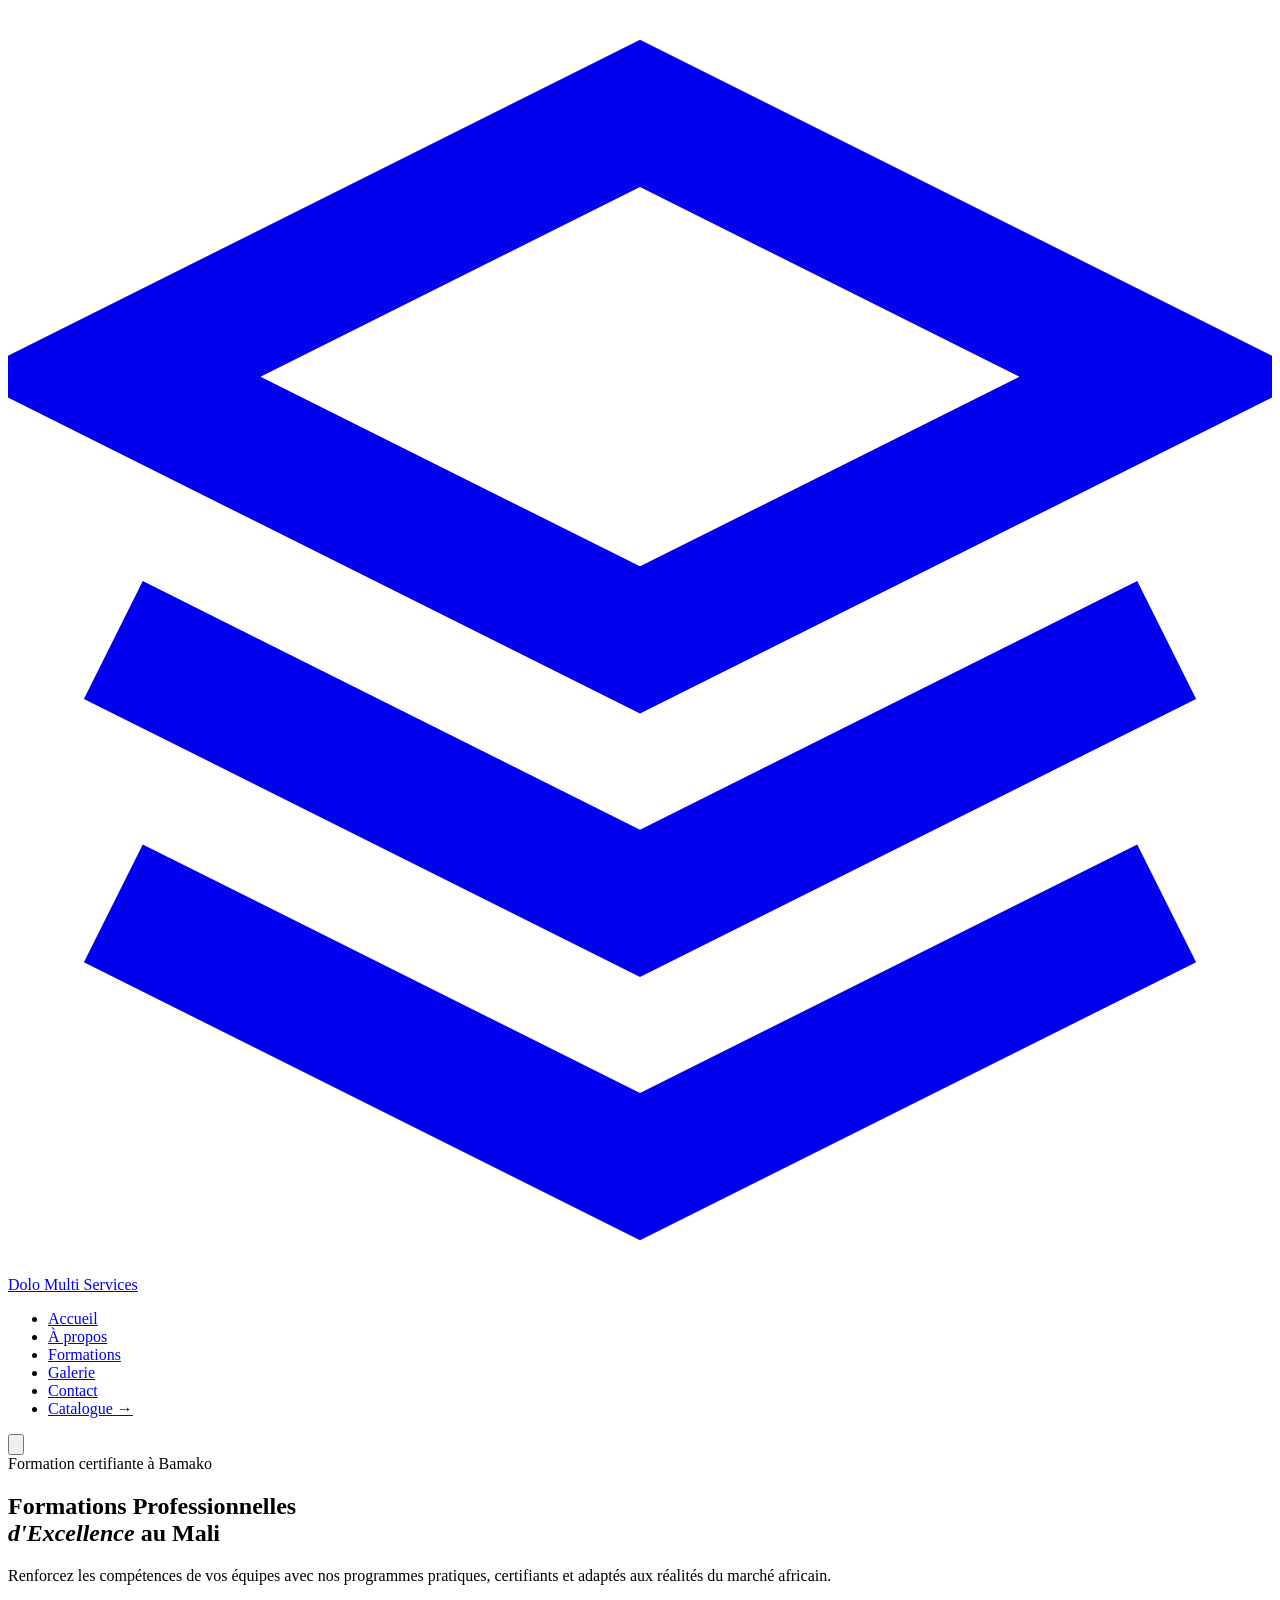
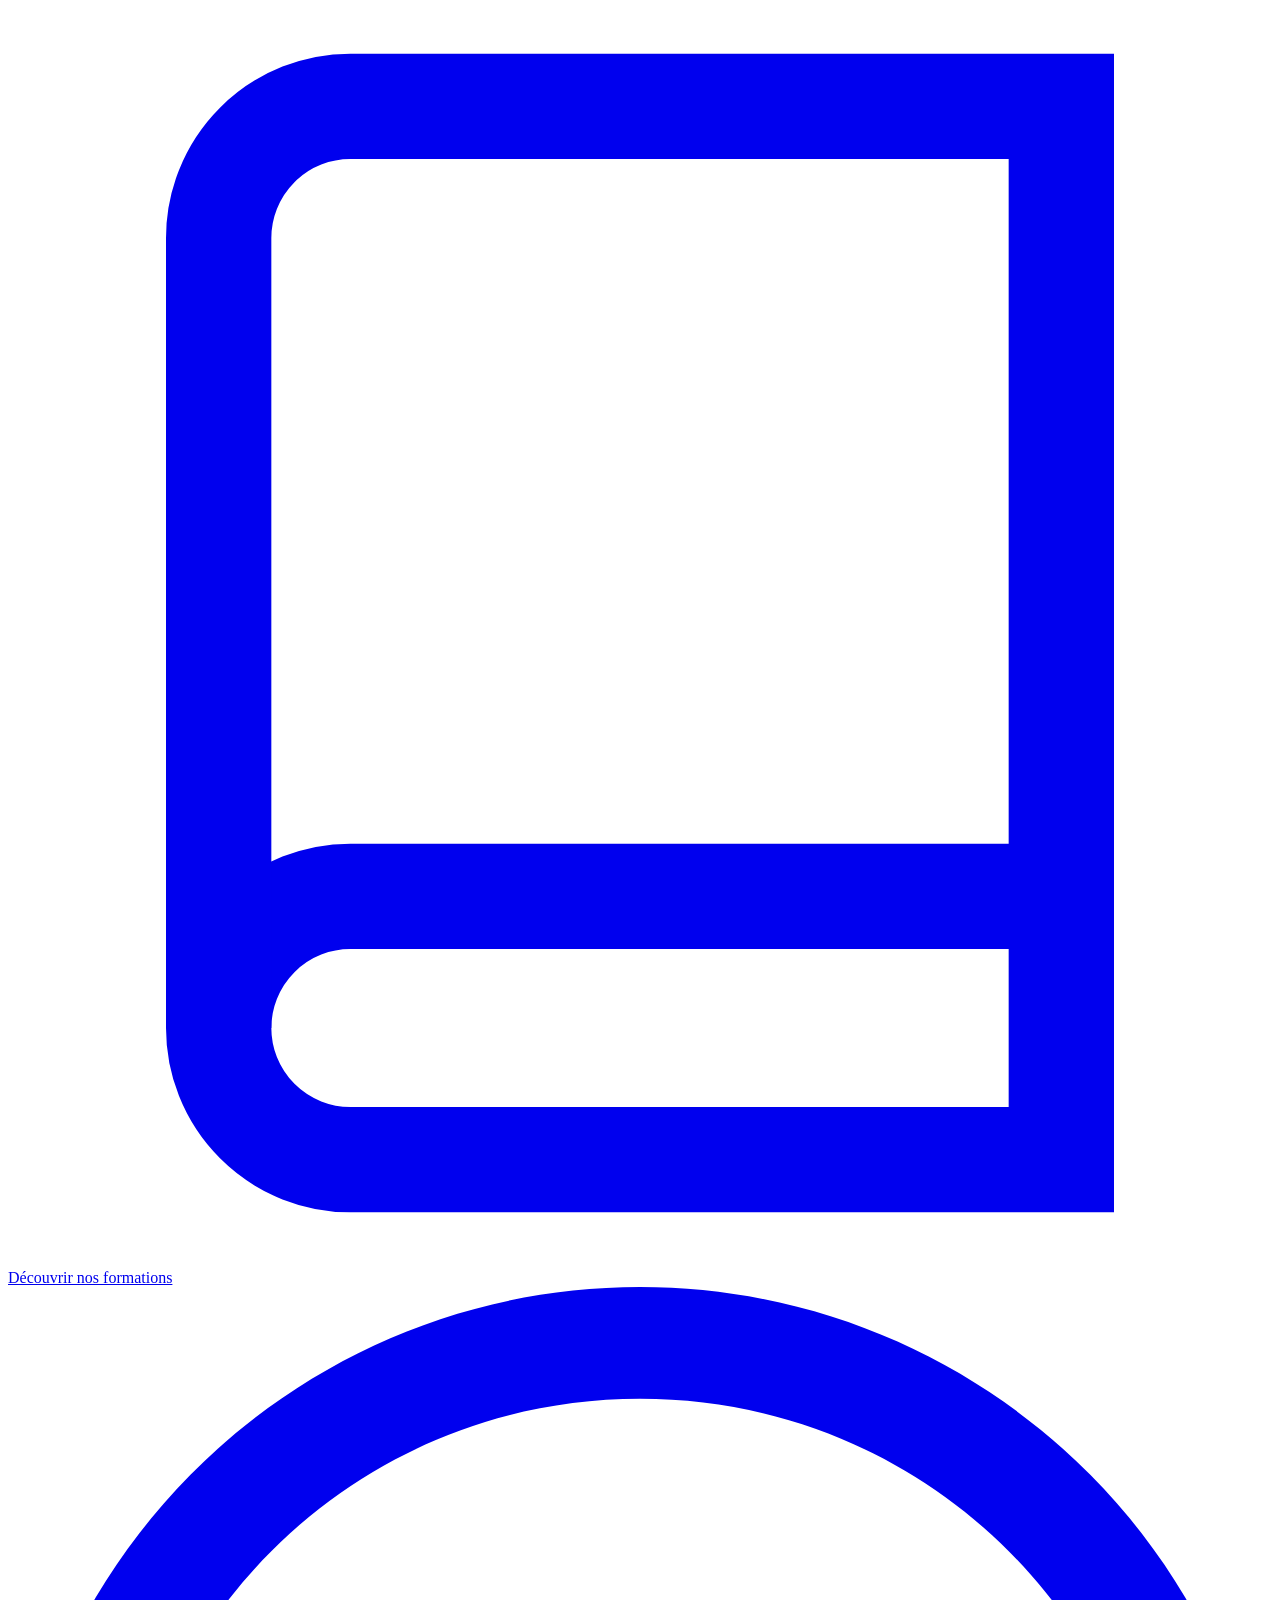
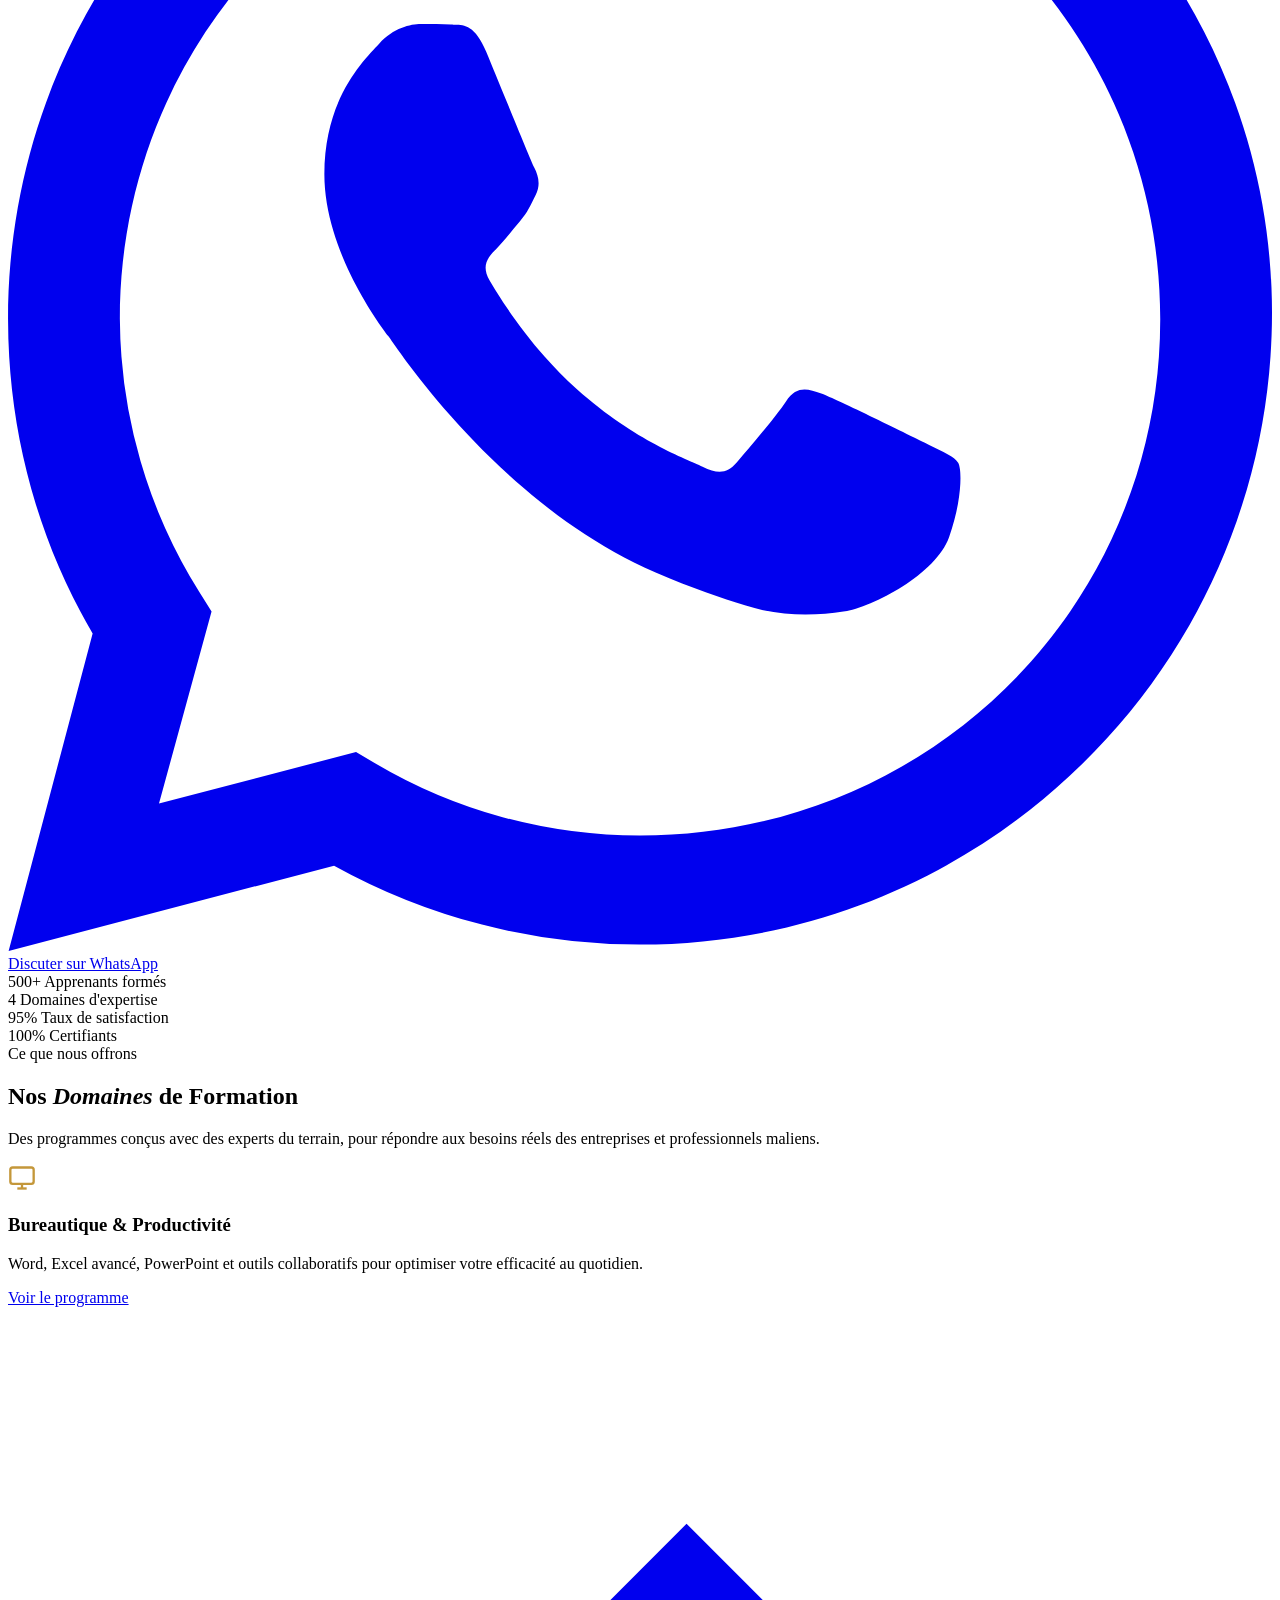
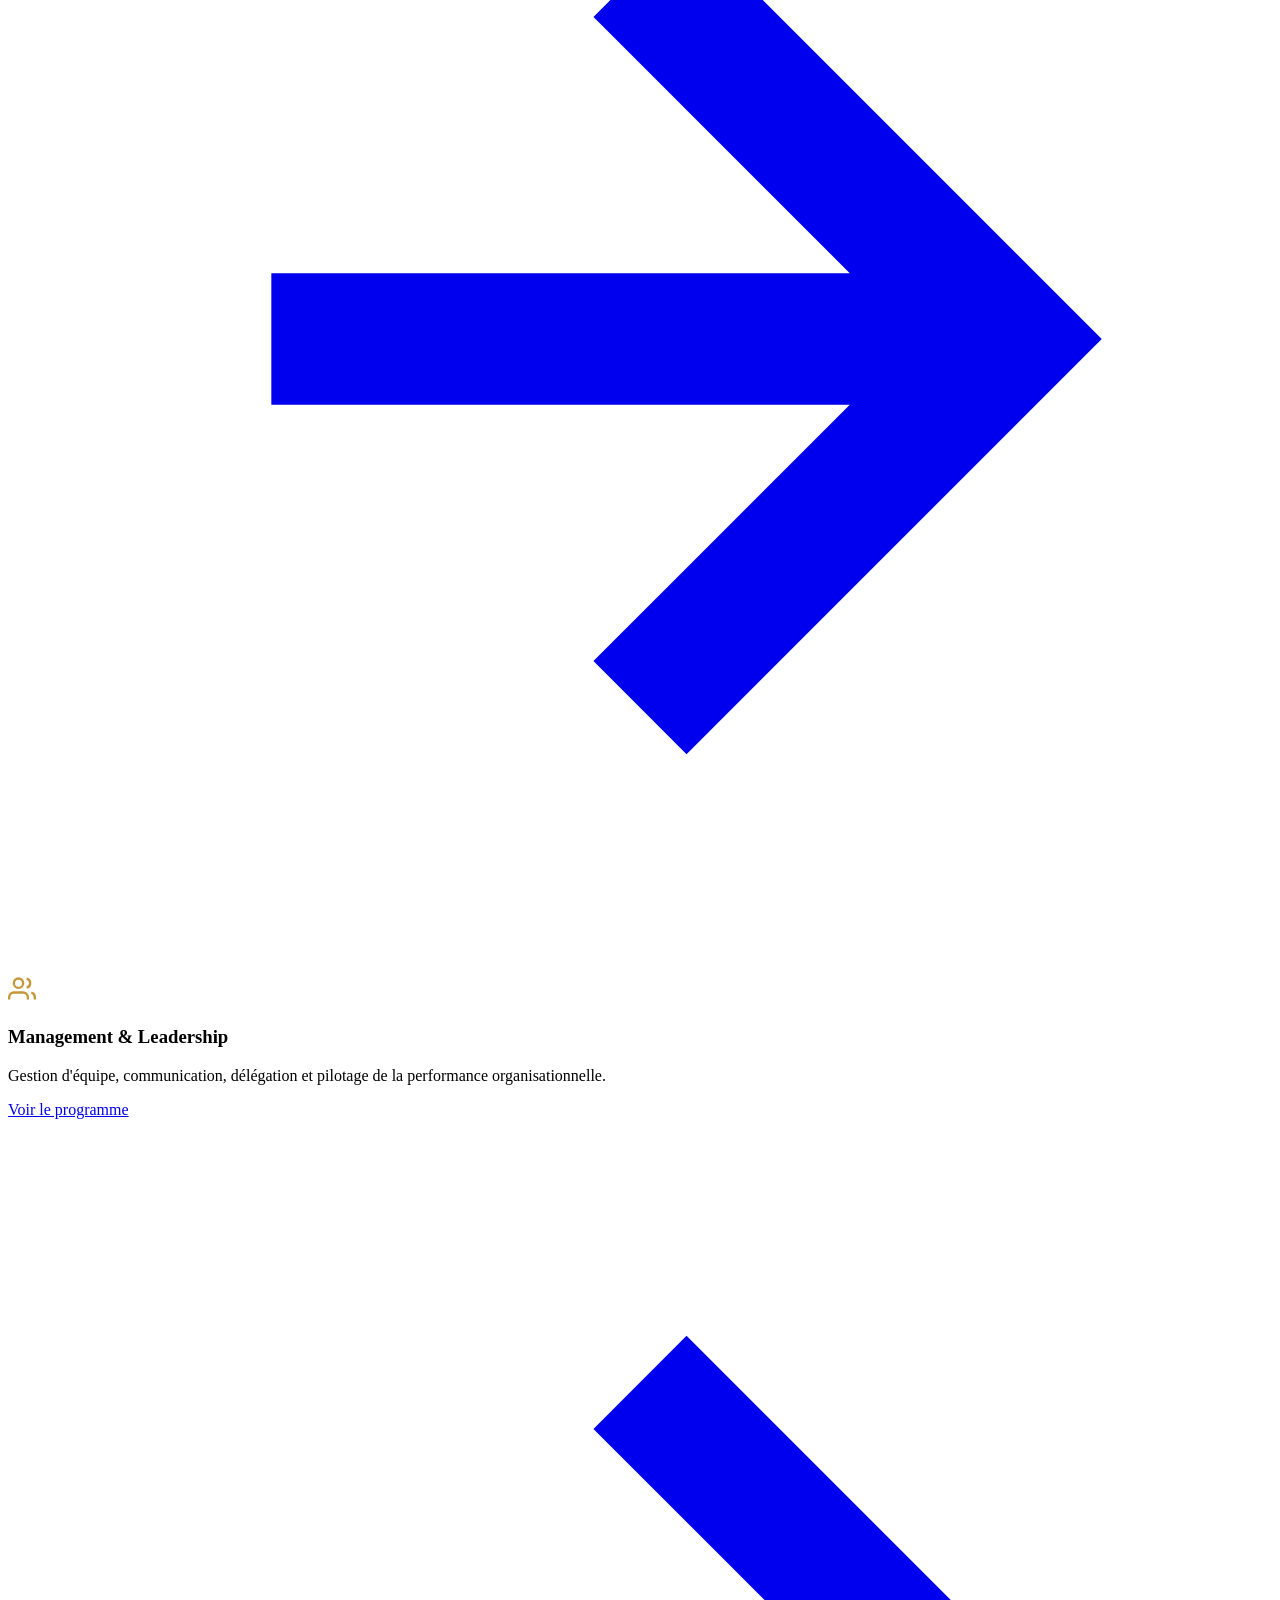
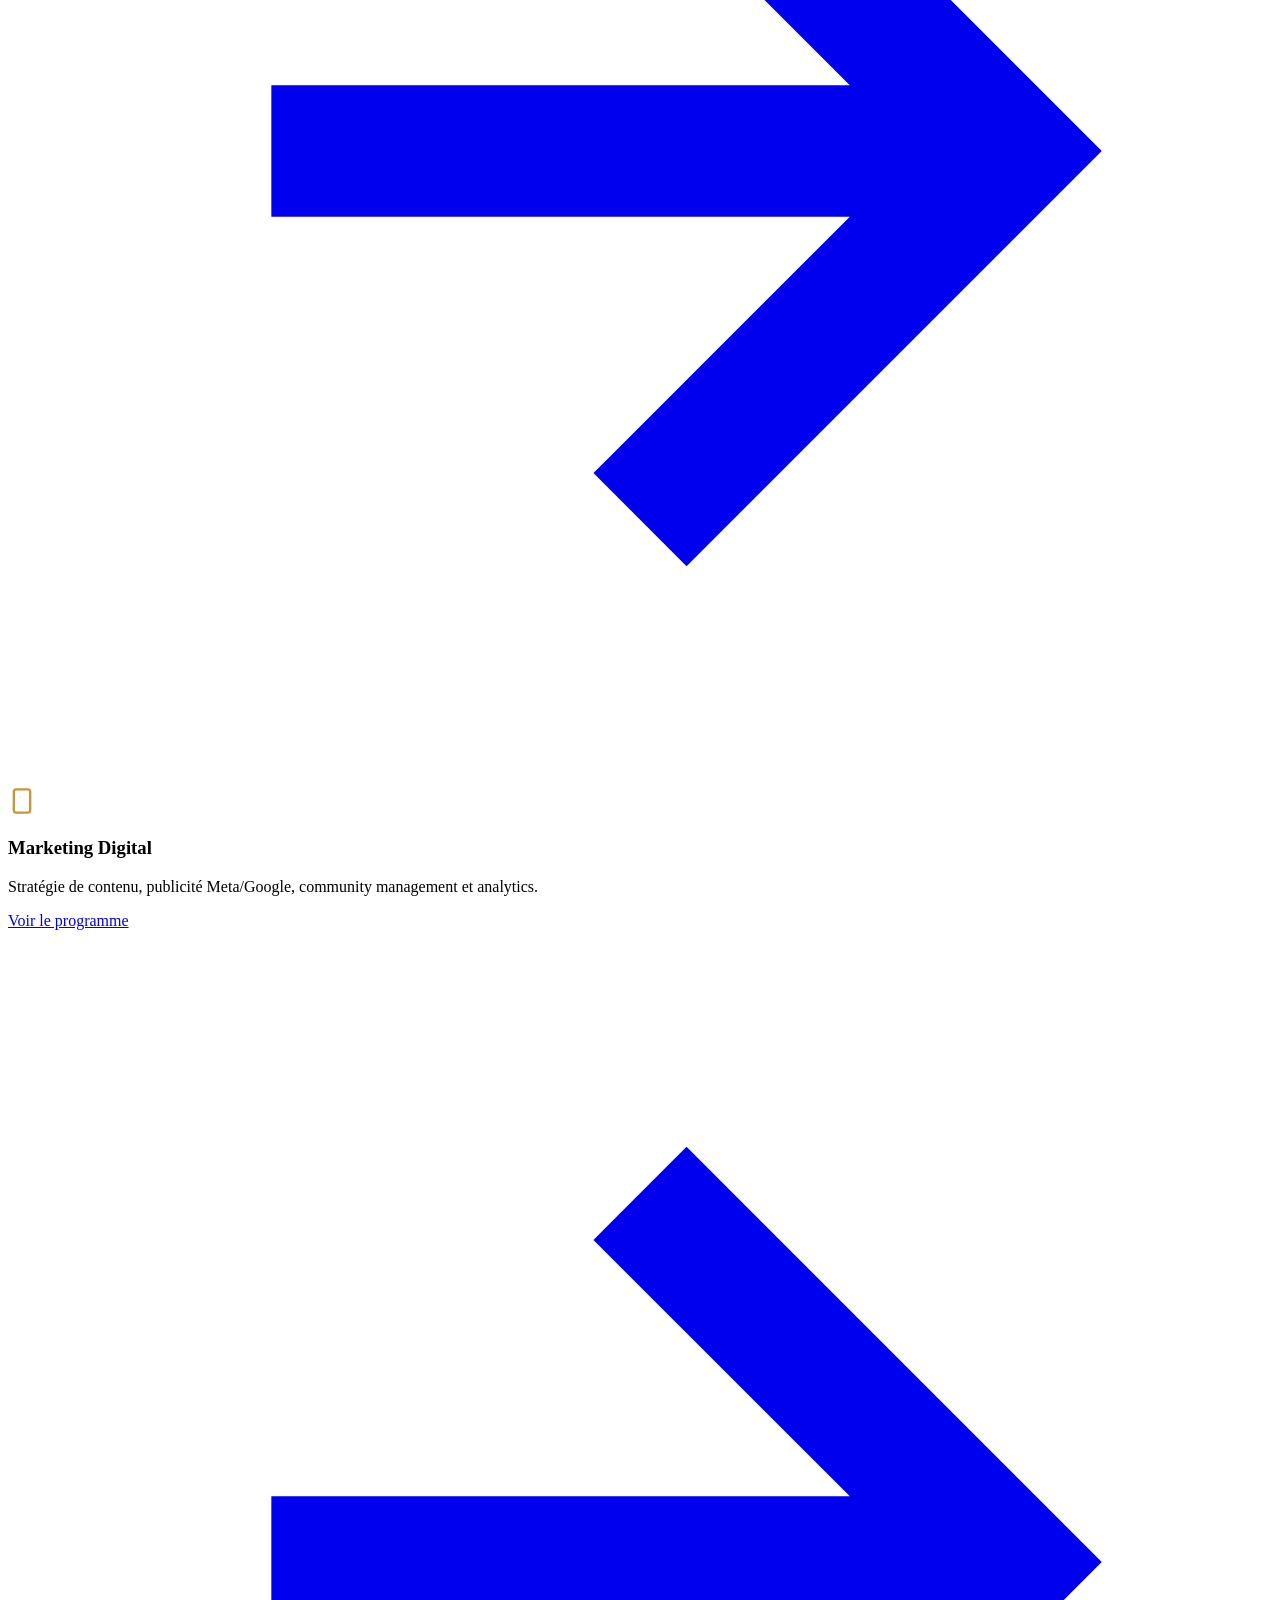
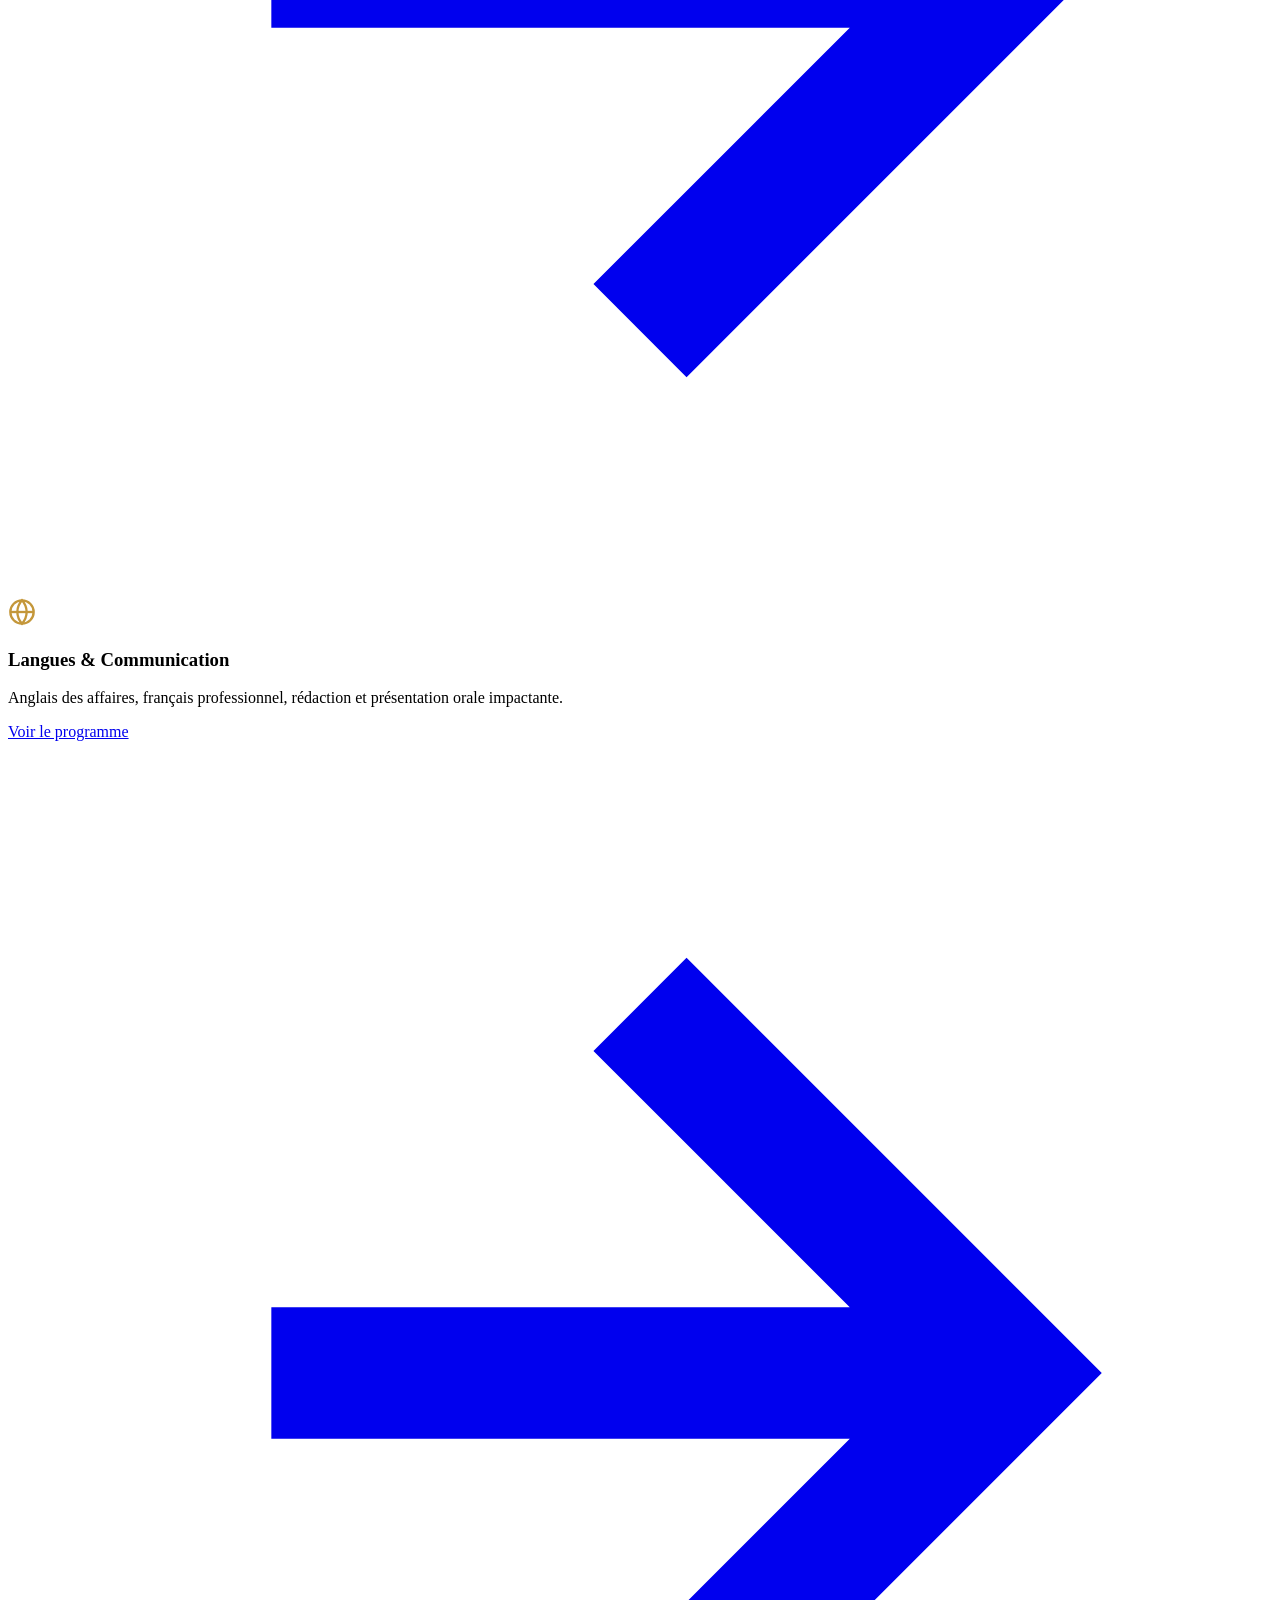
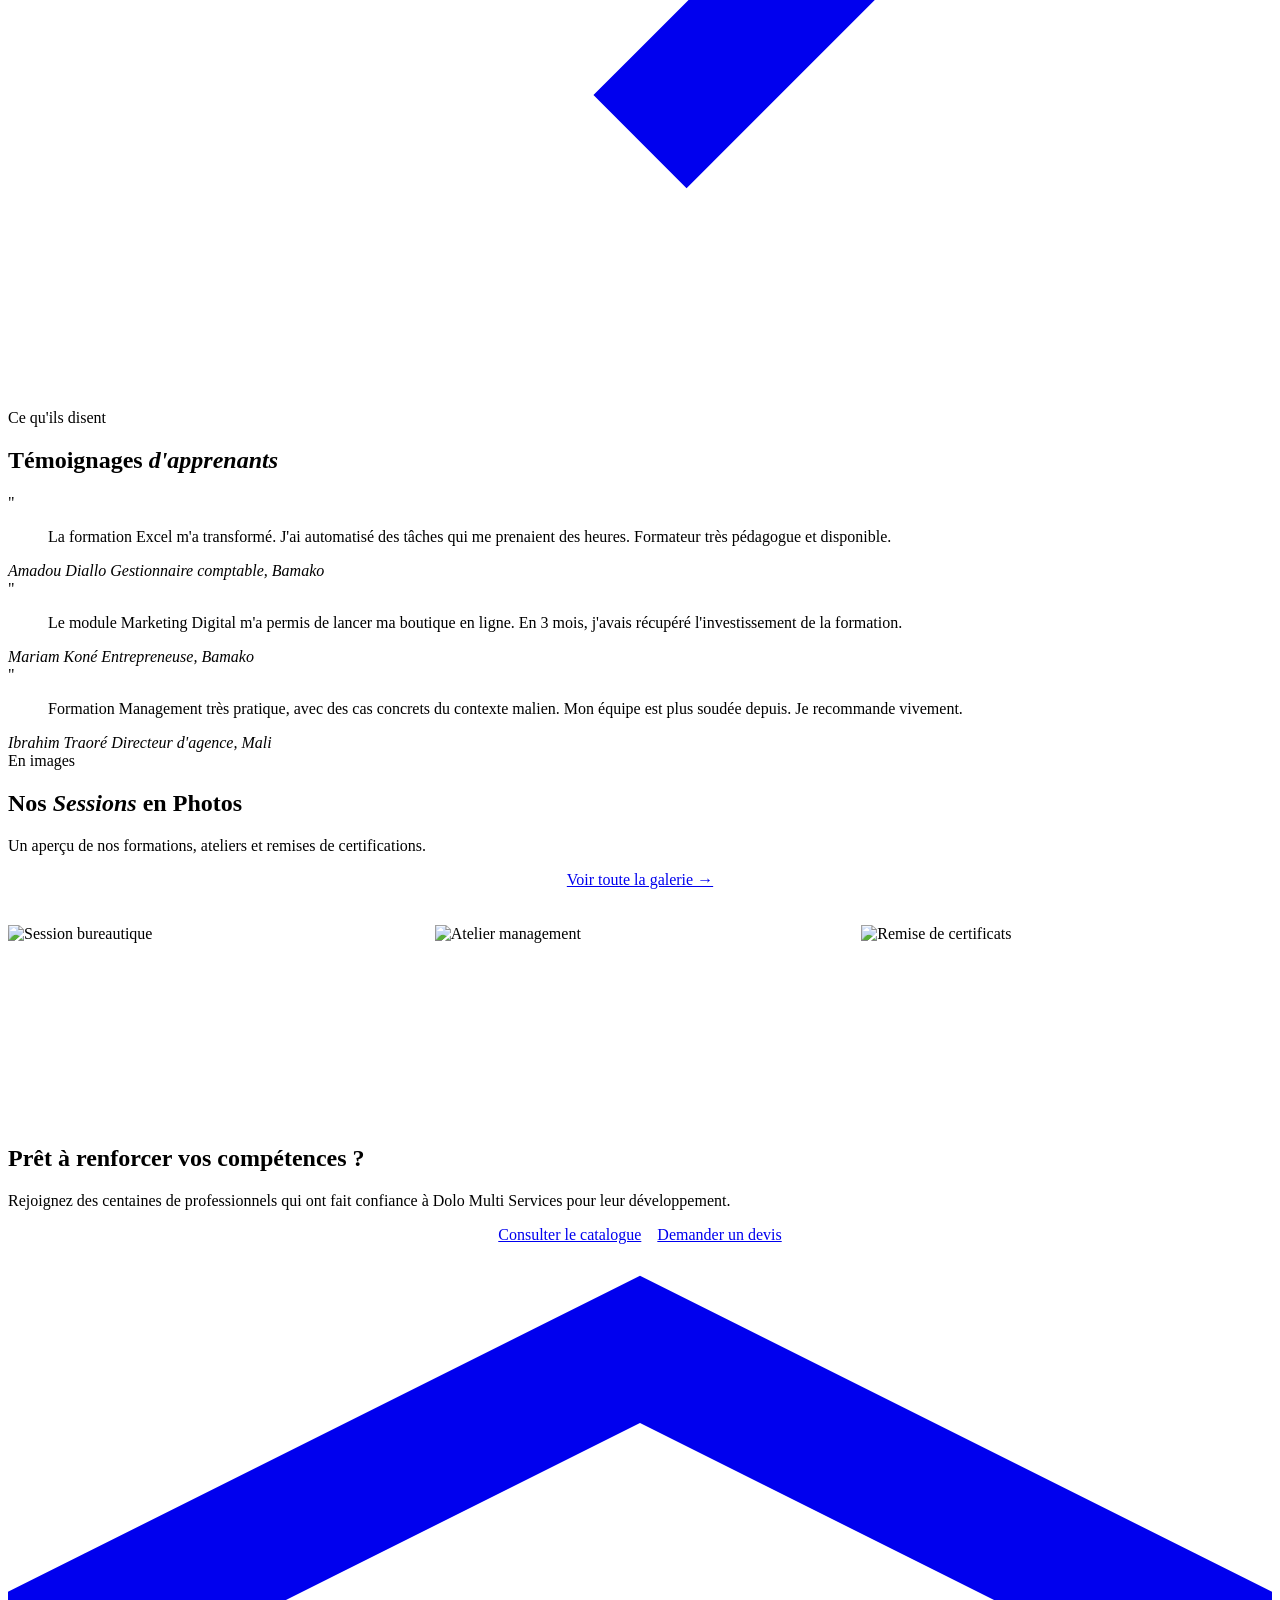
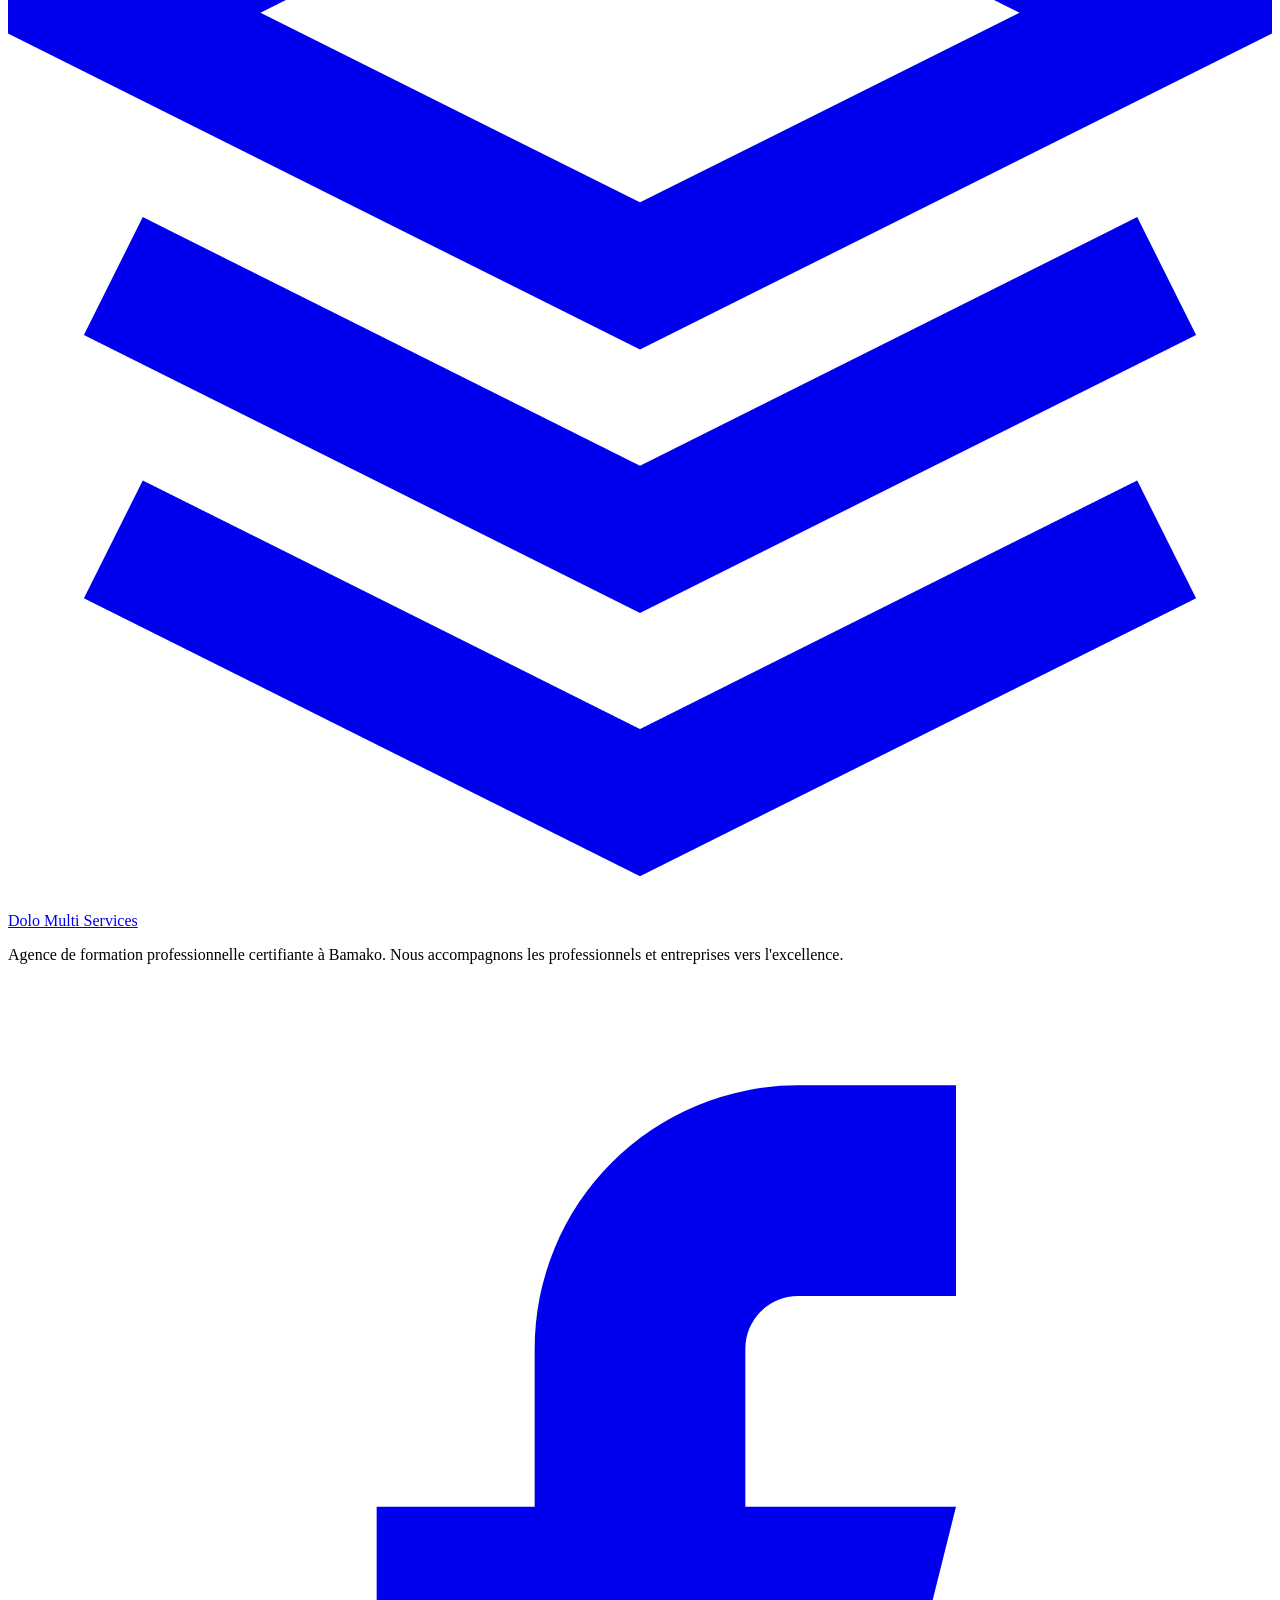
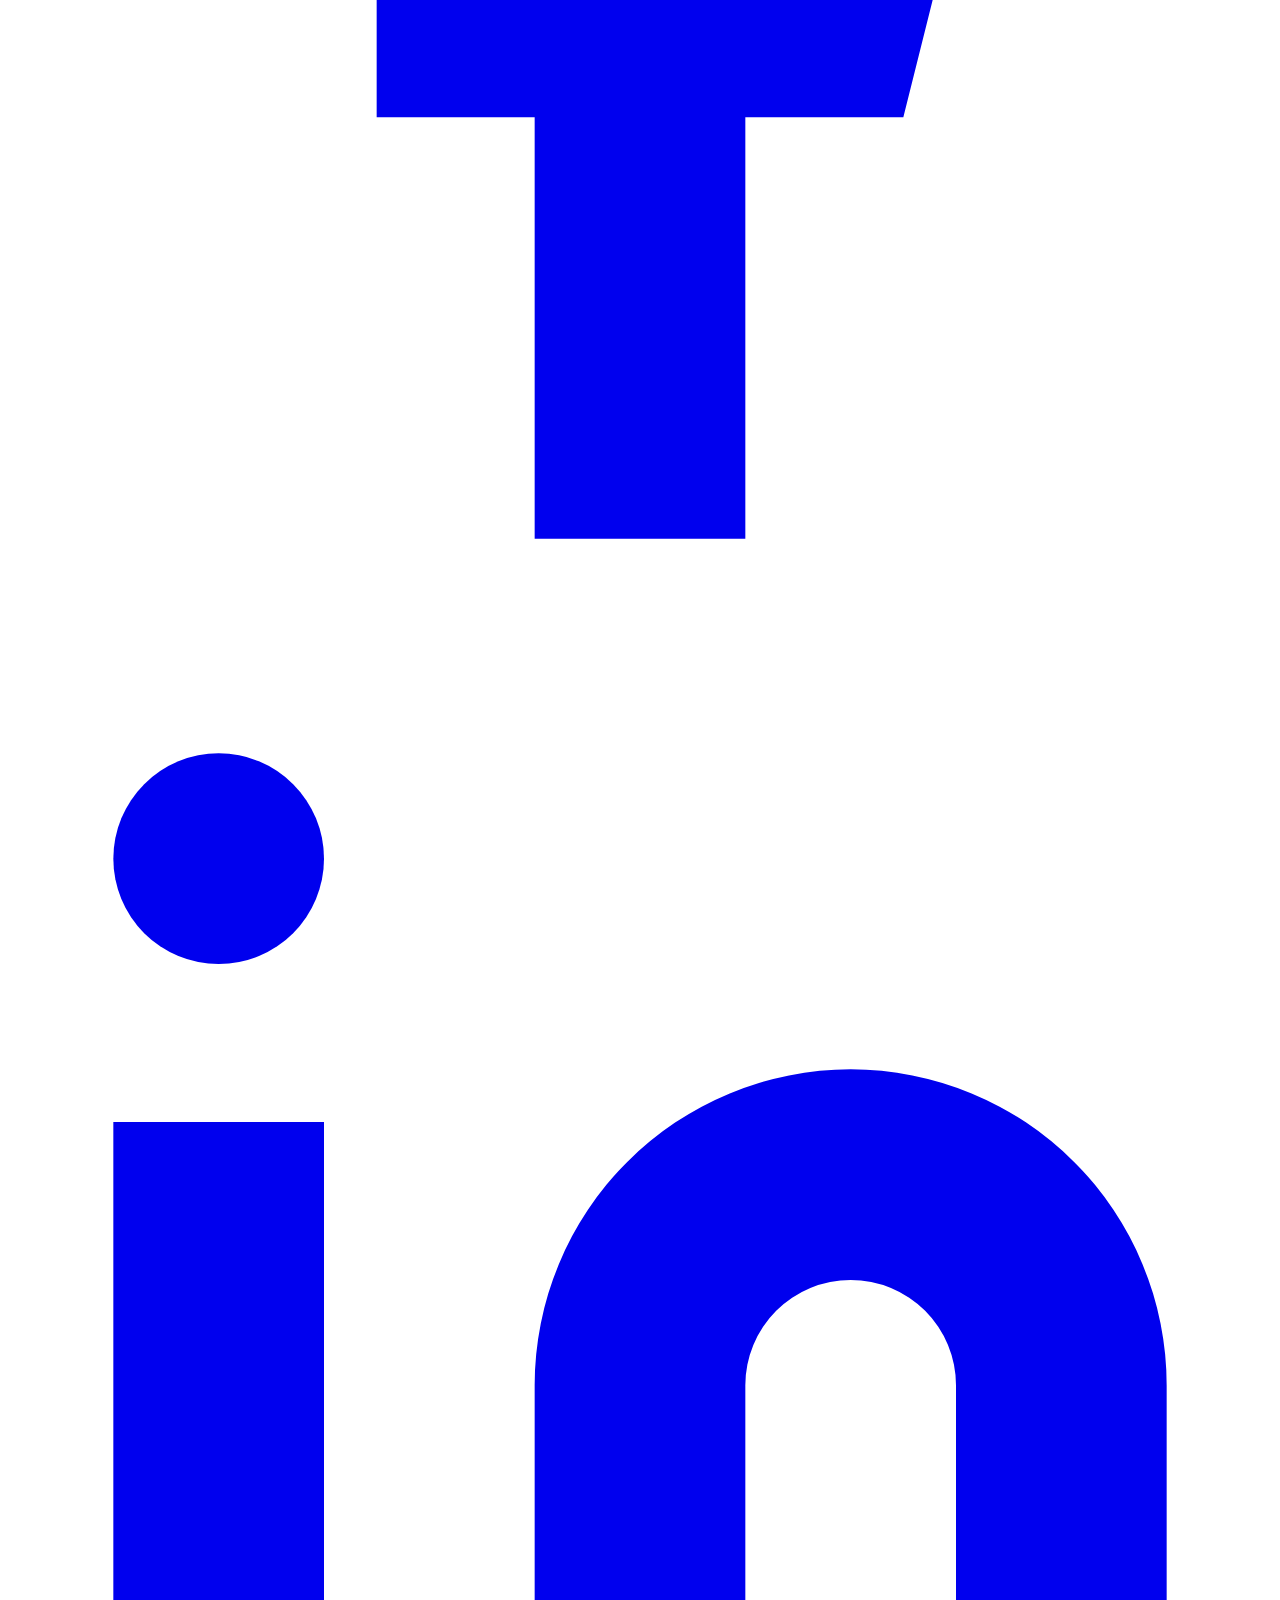
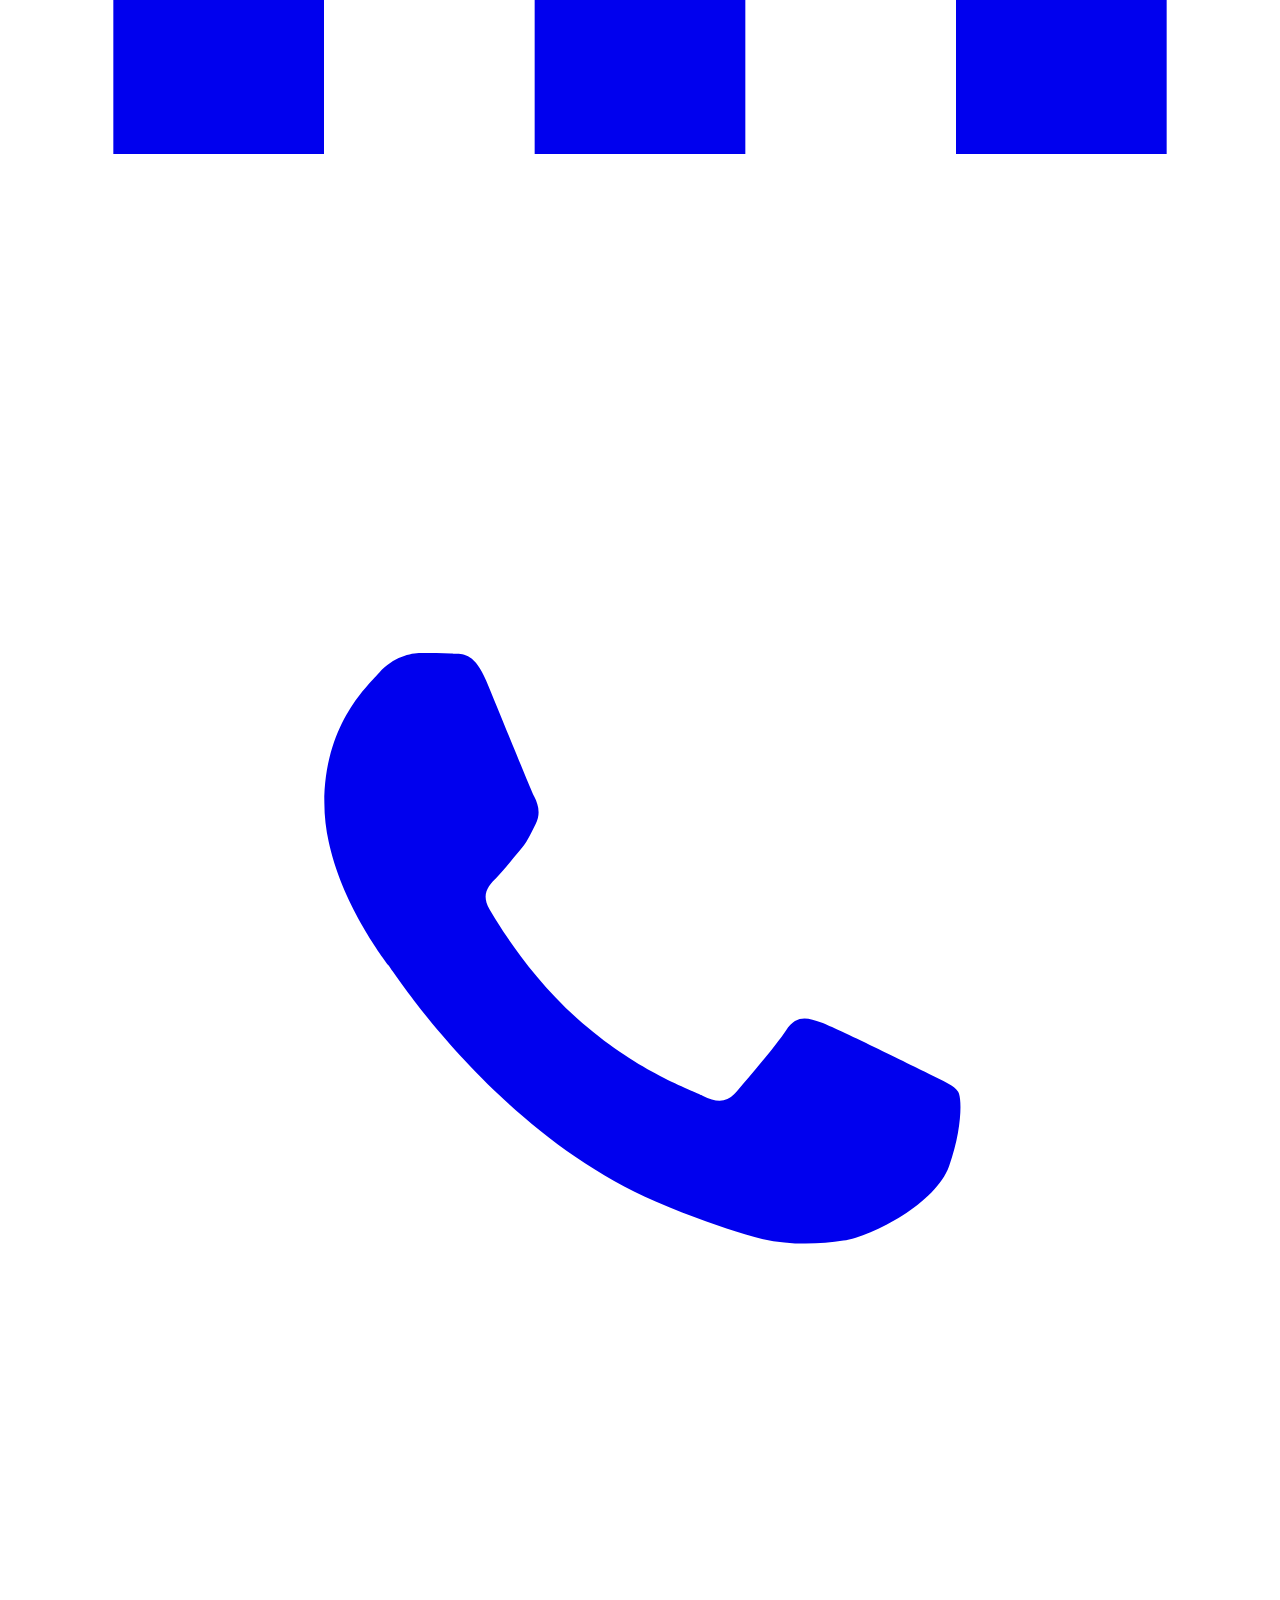
==== index.html @ 78b6de03 "Add files via upload" ====
<!DOCTYPE html>
<html lang="fr">
<head>
  <meta charset="UTF-8">
  <meta name="viewport" content="width=device-width, initial-scale=1.0">
  <meta name="description" content="Dolo Multi Services : Agence de formation professionnelle à Bamako. Bureautique, Management, Digital, Langues. Certifications reconnues.">
  <title>Dolo Multi Services | Formation Professionnelle à Bamako</title>
  <link rel="preconnect" href="https://fonts.googleapis.com">
  <link rel="preconnect" href="https://fonts.gstatic.com" crossorigin>
  <link href="https://fonts.googleapis.com/css2?family=Playfair+Display:ital,wght@0,600;0,700;1,600&family=Outfit:wght@400;500;600;700&display=swap" rel="stylesheet">
  <link rel="stylesheet" href="style.css">
</head>
<body>

  <!-- HEADER -->
  <header class="header">
    <div class="container header-flex">
      <a href="index.html" class="logo">
        <span class="logo-icon">
          <svg viewBox="0 0 24 24" fill="none" stroke="currentColor" stroke-width="2.5">
            <path d="M12 2L2 7l10 5 10-5-10-5z"/>
            <path d="M2 17l10 5 10-5"/>
            <path d="M2 12l10 5 10-5"/>
          </svg>
        </span>
        Dolo <span>Multi</span> Services
      </a>
      <nav class="nav" aria-label="Navigation principale">
        <ul class="nav-list" id="nav-list">
          <li><a href="index.html" aria-current="page">Accueil</a></li>
          <li><a href="a-propos.html">À propos</a></li>
          <li><a href="formations.html">Formations</a></li>
          <li><a href="galerie.html">Galerie</a></li>
          <li><a href="contact.html">Contact</a></li>
          <li><a href="catalogue.html" class="nav-cta">Catalogue →</a></li>
        </ul>
        <button class="nav-toggle" aria-label="Ouvrir le menu" aria-expanded="false">
          <svg class="icon" viewBox="0 0 24 24" fill="none" stroke="currentColor" stroke-width="2.5">
            <line x1="3" y1="6" x2="21" y2="6"/>
            <line x1="3" y1="12" x2="21" y2="12"/>
            <line x1="3" y1="18" x2="21" y2="18"/>
          </svg>
        </button>
      </nav>
    </div>
  </header>

  <main>

    <!-- HERO -->
    <section class="hero">
      <div class="container">
        <div class="hero-badge">
          <span class="dot"></span>
          Formation certifiante à Bamako
        </div>
        <h1>Formations Professionnelles<br><em>d'Excellence</em> au Mali</h1>
        <p>Renforcez les compétences de vos équipes avec nos programmes pratiques, certifiants et adaptés aux réalités du marché africain.</p>
        <div class="hero-buttons">
          <a href="formations.html" class="btn btn-primary btn-lg">
            <svg class="icon" viewBox="0 0 24 24" fill="none" stroke="currentColor" stroke-width="2"><path d="M4 19.5A2.5 2.5 0 0 1 6.5 17H20"/><path d="M6.5 2H20v20H6.5A2.5 2.5 0 0 1 4 19.5v-15A2.5 2.5 0 0 1 6.5 2z"/></svg>
            Découvrir nos formations
          </a>
          <a href="https://wa.me/22394510972" class="btn btn-whatsapp btn-lg" target="_blank" rel="noopener">
            <svg class="icon" viewBox="0 0 24 24" fill="currentColor">
              <path d="M17.472 14.382c-.297-.149-1.758-.867-2.03-.967-.273-.099-.471-.148-.67.15-.197.297-.767.966-.94 1.164-.173.199-.347.223-.644.075-.297-.15-1.255-.463-2.39-1.475-.883-.788-1.48-1.761-1.653-2.059-.173-.297-.018-.458.13-.606.134-.133.298-.347.446-.52.149-.174.198-.298.298-.497.099-.198.05-.371-.025-.52-.075-.149-.669-1.612-.916-2.207-.242-.579-.487-.5-.669-.51-.173-.008-.371-.01-.57-.01-.198 0-.52.074-.792.372-.272.297-1.04 1.016-1.04 2.479 0 1.462 1.065 2.875 1.213 3.074.149.198 2.096 3.2 5.077 4.487.709.306 1.262.489 1.694.625.712.227 1.36.195 1.871.118.571-.085 1.758-.719 2.006-1.413.248-.694.248-1.289.173-1.413-.074-.124-.272-.198-.57-.347z"/>
              <path d="M11.999 0C5.373 0 .001 5.372.001 11.999c0 2.117.554 4.17 1.606 5.974L.012 24l6.179-1.621a11.956 11.956 0 0 0 5.808 1.499h.001C18.625 23.878 24 18.506 24 11.879 24 5.374 18.626.001 12 .001zm0 21.808a9.873 9.873 0 0 1-5.03-1.374l-.361-.214-3.741.981.998-3.648-.235-.374A9.855 9.855 0 0 1 2.124 12C2.124 6.523 6.523 2.124 12 2.124c5.479 0 9.878 4.399 9.878 9.878 0 5.476-4.399 9.806-9.879 9.806z"/>
            </svg>
            Discuter sur WhatsApp
          </a>
        </div>
        <div class="hero-stats">
          <div>
            <span class="hero-stat-num">500+</span>
            <span class="hero-stat-label">Apprenants formés</span>
          </div>
          <div>
            <span class="hero-stat-num">4</span>
            <span class="hero-stat-label">Domaines d'expertise</span>
          </div>
          <div>
            <span class="hero-stat-num">95%</span>
            <span class="hero-stat-label">Taux de satisfaction</span>
          </div>
          <div>
            <span class="hero-stat-num">100%</span>
            <span class="hero-stat-label">Certifiants</span>
          </div>
        </div>
      </div>
    </section>

    <!-- DOMAINES -->
    <section class="section bg-cream">
      <div class="container">
        <div class="section-header">
          <span class="section-label">Ce que nous offrons</span>
          <h2 class="section-title">Nos <em>Domaines</em> de Formation</h2>
          <p class="section-sub">Des programmes conçus avec des experts du terrain, pour répondre aux besoins réels des entreprises et professionnels maliens.</p>
        </div>
        <div class="grid grid-4">
          <article class="domain-card">
            <div class="icon-wrap">
              <svg width="28" height="28" viewBox="0 0 24 24" fill="none" stroke="#C4973A" stroke-width="2"><rect x="2" y="3" width="20" height="14" rx="2"/><line x1="8" y1="21" x2="16" y2="21"/><line x1="12" y1="17" x2="12" y2="21"/></svg>
            </div>
            <div>
              <h3>Bureautique & Productivité</h3>
              <p>Word, Excel avancé, PowerPoint et outils collaboratifs pour optimiser votre efficacité au quotidien.</p>
            </div>
            <a href="catalogue.html" class="card-link">Voir le programme <svg viewBox="0 0 24 24" fill="none" stroke="currentColor" stroke-width="2.5"><path d="M5 12h14M12 5l7 7-7 7"/></svg></a>
          </article>
          <article class="domain-card">
            <div class="icon-wrap">
              <svg width="28" height="28" viewBox="0 0 24 24" fill="none" stroke="#C4973A" stroke-width="2"><path d="M17 21v-2a4 4 0 0 0-4-4H5a4 4 0 0 0-4 4v2"/><circle cx="9" cy="7" r="4"/><path d="M23 21v-2a4 4 0 0 0-3-3.87"/><path d="M16 3.13a4 4 0 0 1 0 7.75"/></svg>
            </div>
            <div>
              <h3>Management & Leadership</h3>
              <p>Gestion d'équipe, communication, délégation et pilotage de la performance organisationnelle.</p>
            </div>
            <a href="catalogue.html" class="card-link">Voir le programme <svg viewBox="0 0 24 24" fill="none" stroke="currentColor" stroke-width="2.5"><path d="M5 12h14M12 5l7 7-7 7"/></svg></a>
          </article>
          <article class="domain-card">
            <div class="icon-wrap">
              <svg width="28" height="28" viewBox="0 0 24 24" fill="none" stroke="#C4973A" stroke-width="2"><rect x="5" y="2" width="14" height="20" rx="2"/><line x1="12" y1="18" x2="12.01" y2="18"/></svg>
            </div>
            <div>
              <h3>Marketing Digital</h3>
              <p>Stratégie de contenu, publicité Meta/Google, community management et analytics.</p>
            </div>
            <a href="catalogue.html" class="card-link">Voir le programme <svg viewBox="0 0 24 24" fill="none" stroke="currentColor" stroke-width="2.5"><path d="M5 12h14M12 5l7 7-7 7"/></svg></a>
          </article>
          <article class="domain-card">
            <div class="icon-wrap">
              <svg width="28" height="28" viewBox="0 0 24 24" fill="none" stroke="#C4973A" stroke-width="2"><circle cx="12" cy="12" r="10"/><line x1="2" y1="12" x2="22" y2="12"/><path d="M12 2a15.3 15.3 0 0 1 4 10 15.3 15.3 0 0 1-4 10 15.3 15.3 0 0 1-4-10 15.3 15.3 0 0 1 4-10z"/></svg>
            </div>
            <div>
              <h3>Langues & Communication</h3>
              <p>Anglais des affaires, français professionnel, rédaction et présentation orale impactante.</p>
            </div>
            <a href="catalogue.html" class="card-link">Voir le programme <svg viewBox="0 0 24 24" fill="none" stroke="currentColor" stroke-width="2.5"><path d="M5 12h14M12 5l7 7-7 7"/></svg></a>
          </article>
        </div>
      </div>
    </section>

    <!-- TÉMOIGNAGES -->
    <section class="testimonial-band">
      <div class="container">
        <div class="section-header center">
          <span class="section-label">Ce qu'ils disent</span>
          <h2 class="section-title">Témoignages <em>d'apprenants</em></h2>
        </div>
        <div class="grid grid-3">
          <div class="testimonial-card">
            <span class="quote-icon">"</span>
            <blockquote>La formation Excel m'a transformé. J'ai automatisé des tâches qui me prenaient des heures. Formateur très pédagogue et disponible.</blockquote>
            <cite>Amadou Diallo <span>Gestionnaire comptable, Bamako</span></cite>
          </div>
          <div class="testimonial-card">
            <span class="quote-icon">"</span>
            <blockquote>Le module Marketing Digital m'a permis de lancer ma boutique en ligne. En 3 mois, j'avais récupéré l'investissement de la formation.</blockquote>
            <cite>Mariam Koné <span>Entrepreneuse, Bamako</span></cite>
          </div>
          <div class="testimonial-card">
            <span class="quote-icon">"</span>
            <blockquote>Formation Management très pratique, avec des cas concrets du contexte malien. Mon équipe est plus soudée depuis. Je recommande vivement.</blockquote>
            <cite>Ibrahim Traoré <span>Directeur d'agence, Mali</span></cite>
          </div>
        </div>
      </div>
    </section>

    <!-- GALERIE APERÇU -->
    <section class="section">
      <div class="container">
        <div class="section-header center">
          <span class="section-label">En images</span>
          <h2 class="section-title">Nos <em>Sessions</em> en Photos</h2>
          <p class="section-sub">Un aperçu de nos formations, ateliers et remises de certifications.</p>
        </div>
        <div style="text-align:center;margin-bottom:36px">
          <a href="galerie.html" class="btn btn-outline">Voir toute la galerie →</a>
        </div>
        <div style="display:grid;grid-template-columns:repeat(3,1fr);gap:16px;border-radius:var(--radius-lg);overflow:hidden">
          <img src="https://placehold.co/600x360/0C1B33/C4973A?text=Session+Bureautique" alt="Session bureautique" style="width:100%;height:200px;object-fit:cover;">
          <img src="https://placehold.co/600x360/1A3055/E2B55C?text=Atelier+Management" alt="Atelier management" style="width:100%;height:200px;object-fit:cover;">
          <img src="https://placehold.co/600x360/243E6C/F5E8CC?text=Remise+Certificats" alt="Remise de certificats" style="width:100%;height:200px;object-fit:cover;">
        </div>
      </div>
    </section>

    <!-- CTA BAND -->
    <section class="cta-band">
      <div class="container">
        <h2>Prêt à renforcer vos compétences ?</h2>
        <p>Rejoignez des centaines de professionnels qui ont fait confiance à Dolo Multi Services pour leur développement.</p>
        <div style="display:flex;gap:16px;justify-content:center;flex-wrap:wrap">
          <a href="catalogue.html" class="btn btn-primary btn-lg">Consulter le catalogue</a>
          <a href="contact.html" class="btn btn-outline-white btn-lg">Demander un devis</a>
        </div>
      </div>
    </section>

  </main>

  <!-- FOOTER -->
  <footer class="footer">
    <div class="container">
      <div class="footer-grid">
        <div class="footer-brand">
          <a href="index.html" class="logo">
            <span class="logo-icon">
              <svg viewBox="0 0 24 24" fill="none" stroke="currentColor" stroke-width="2.5"><path d="M12 2L2 7l10 5 10-5-10-5z"/><path d="M2 17l10 5 10-5"/><path d="M2 12l10 5 10-5"/></svg>
            </span>
            Dolo Multi Services
          </a>
          <p>Agence de formation professionnelle certifiante à Bamako. Nous accompagnons les professionnels et entreprises vers l'excellence.</p>
          <div class="footer-social">
            <a href="https://www.facebook.com/profile.php?id=61578748113764" class="social-link" aria-label="Facebook"><svg viewBox="0 0 24 24" fill="currentColor"><path d="M18 2h-3a5 5 0 0 0-5 5v3H7v4h3v8h4v-8h3l1-4h-4V7a1 1 0 0 1 1-1h3z"/></svg></a>
            <a href="#" class="social-link" aria-label="LinkedIn"><svg viewBox="0 0 24 24" fill="currentColor"><path d="M16 8a6 6 0 0 1 6 6v7h-4v-7a2 2 0 0 0-2-2 2 2 0 0 0-2 2v7h-4v-7a6 6 0 0 1 6-6z"/><rect x="2" y="9" width="4" height="12"/><circle cx="4" cy="4" r="2"/></svg></a>
            <a href="https://wa.me/22394510972" class="social-link" aria-label="WhatsApp" target="_blank" rel="noopener"><svg viewBox="0 0 24 24" fill="currentColor"><path d="M17.472 14.382c-.297-.149-1.758-.867-2.03-.967-.273-.099-.471-.148-.67.15-.197.297-.767.966-.94 1.164-.173.199-.347.223-.644.075-.297-.15-1.255-.463-2.39-1.475-.883-.788-1.48-1.761-1.653-2.059-.173-.297-.018-.458.13-.606.134-.133.298-.347.446-.52.149-.174.198-.298.298-.497.099-.198.05-.371-.025-.52-.075-.149-.669-1.612-.916-2.207-.242-.579-.487-.5-.669-.51-.173-.008-.371-.01-.57-.01-.198 0-.52.074-.792.372-.272.297-1.04 1.016-1.04 2.479 0 1.462 1.065 2.875 1.213 3.074.149.198 2.096 3.2 5.077 4.487.709.306 1.262.489 1.694.625.712.227 1.36.195 1.871.118.571-.085 1.758-.719 2.006-1.413.248-.694.248-1.289.173-1.413-.074-.124-.272-.198-.57-.347z"/></svg></a>
          </div>
        </div>
        <div class="footer-col">
          <h4>Navigation</h4>
          <ul class="footer-links-list">
            <li><a href="index.html">Accueil</a></li>
            <li><a href="a-propos.html">À propos</a></li>
            <li><a href="formations.html">Formations</a></li>
            <li><a href="catalogue.html">Catalogue</a></li>
            <li><a href="galerie.html">Galerie</a></li>
            <li><a href="contact.html">Contact</a></li>
          </ul>
        </div>
        <div class="footer-col">
          <h4>Contact</h4>
          <ul class="footer-links-list">
            <li><a href="tel:+22394510972">+22394510972</a></li>
            <li><a href="mailto:contact@dolomultiservices.com">contact@dolomultiservices.com</a></li>
            <li>Bamako, Mali</li>
            <li>Lun – Ven : 8h – 18h</li>
            <li>Sam : 9h – 13h</li>
          </ul>
        </div>
      </div>
      <div class="footer-bottom">
        <p>&copy; 2026 Dolo Multi Services. RCCM : MA.ΒΚΟ.2025.A.5677 · NIF : XXXXXXXX</p>
        <div class="footer-legal">
          <a href="mentions-legales.html">Mentions légales</a>
          <a href="confidentialite.html">Confidentialité</a>
        </div>
      </div>
    </div>
  </footer>

  <!-- WhatsApp Float -->
  <a href="https://wa.me/22394510972" class="whatsapp-float" target="_blank" rel="noopener" aria-label="Contacter via WhatsApp">
    <svg class="icon" viewBox="0 0 24 24" fill="currentColor">
      <path d="M17.472 14.382c-.297-.149-1.758-.867-2.03-.967-.273-.099-.471-.148-.67.15-.197.297-.767.966-.94 1.164-.173.199-.347.223-.644.075-.297-.15-1.255-.463-2.39-1.475-.883-.788-1.48-1.761-1.653-2.059-.173-.297-.018-.458.13-.606.134-.133.298-.347.446-.52.149-.174.198-.298.298-.497.099-.198.05-.371-.025-.52-.075-.149-.669-1.612-.916-2.207-.242-.579-.487-.5-.669-.51-.173-.008-.371-.01-.57-.01-.198 0-.52.074-.792.372-.272.297-1.04 1.016-1.04 2.479 0 1.462 1.065 2.875 1.213 3.074.149.198 2.096 3.2 5.077 4.487.709.306 1.262.489 1.694.625.712.227 1.36.195 1.871.118.571-.085 1.758-.719 2.006-1.413.248-.694.248-1.289.173-1.413-.074-.124-.272-.198-.57-.347z"/><path d="M11.999 0C5.373 0 .001 5.372.001 11.999c0 2.117.554 4.17 1.606 5.974L.012 24l6.179-1.621a11.956 11.956 0 0 0 5.808 1.499h.001C18.625 23.878 24 18.506 24 11.879 24 5.374 18.626.001 12 .001zm0 21.808a9.873 9.873 0 0 1-5.03-1.374l-.361-.214-3.741.981.998-3.648-.235-.374A9.855 9.855 0 0 1 2.124 12C2.124 6.523 6.523 2.124 12 2.124c5.479 0 9.878 4.399 9.878 9.878 0 5.476-4.399 9.806-9.879 9.806z"/>
    </svg>
  </a>

  <script src="script.js"></script>
</body>
</html>
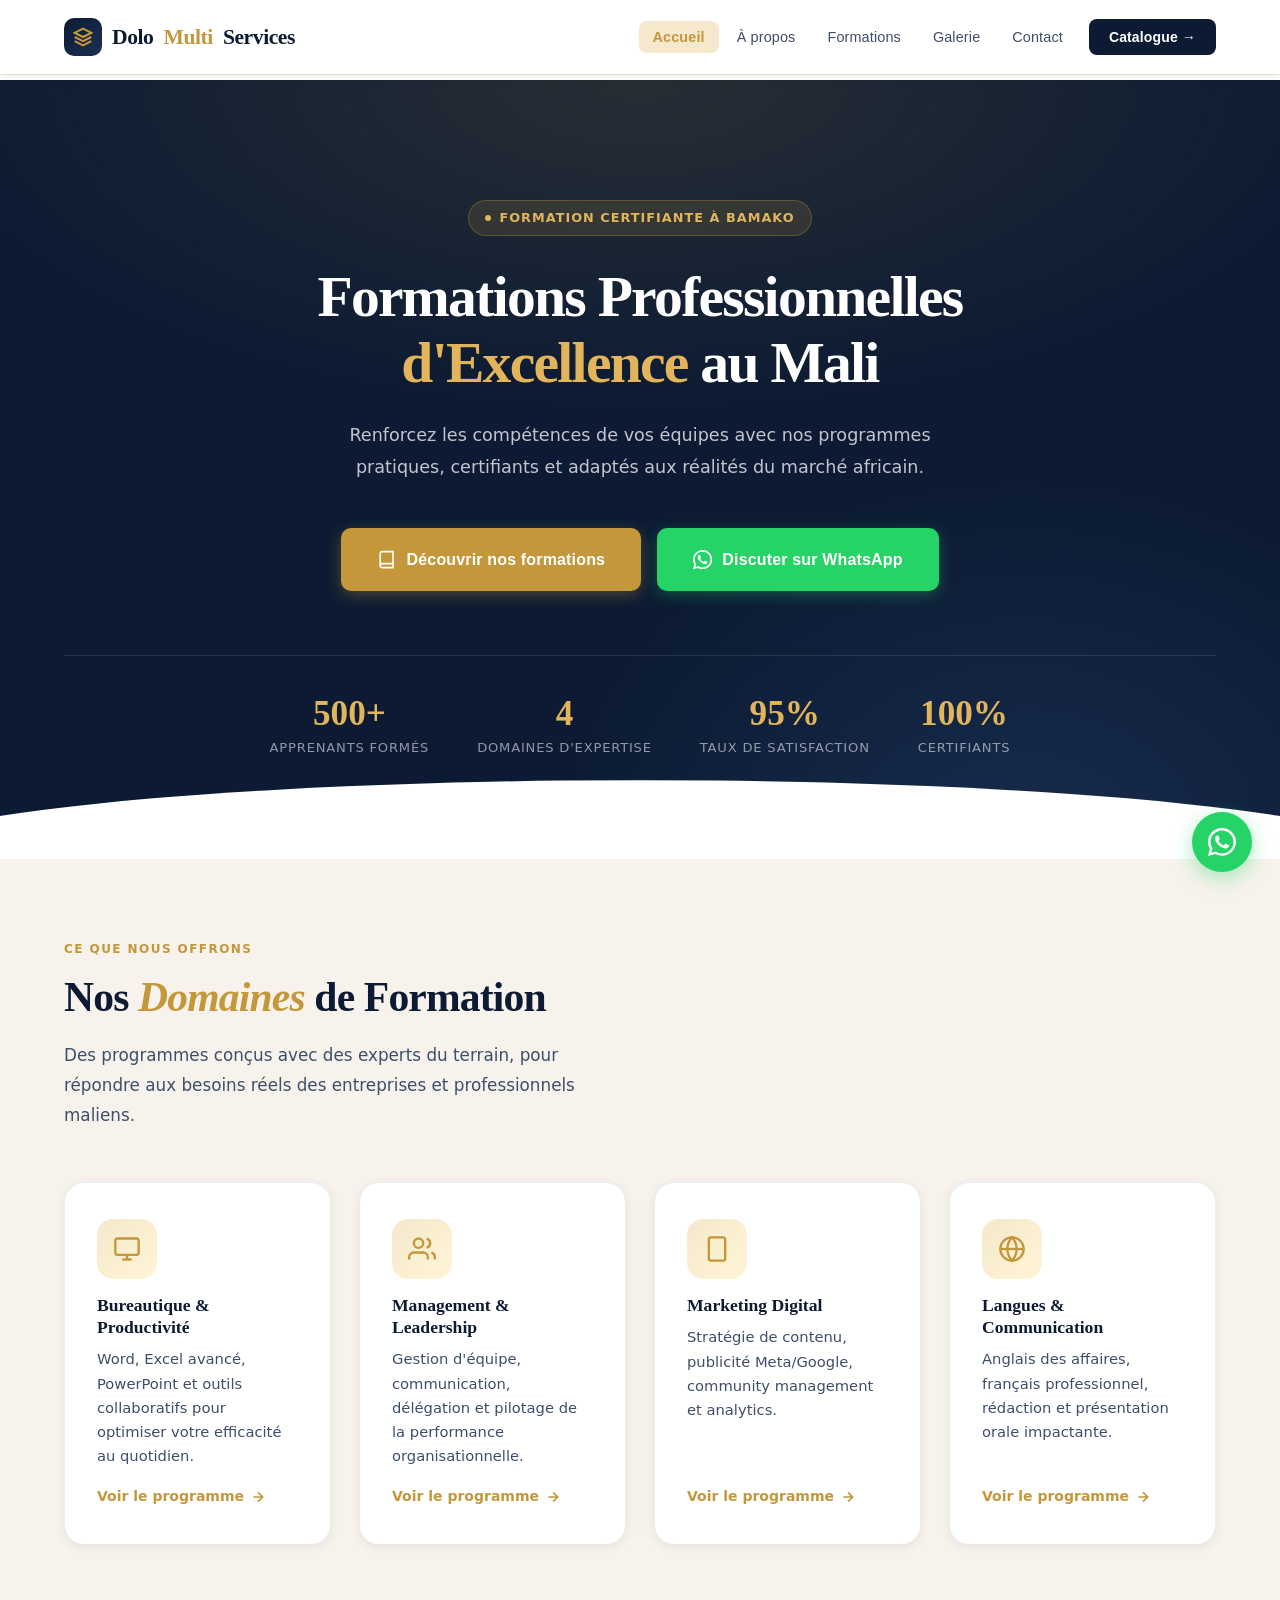
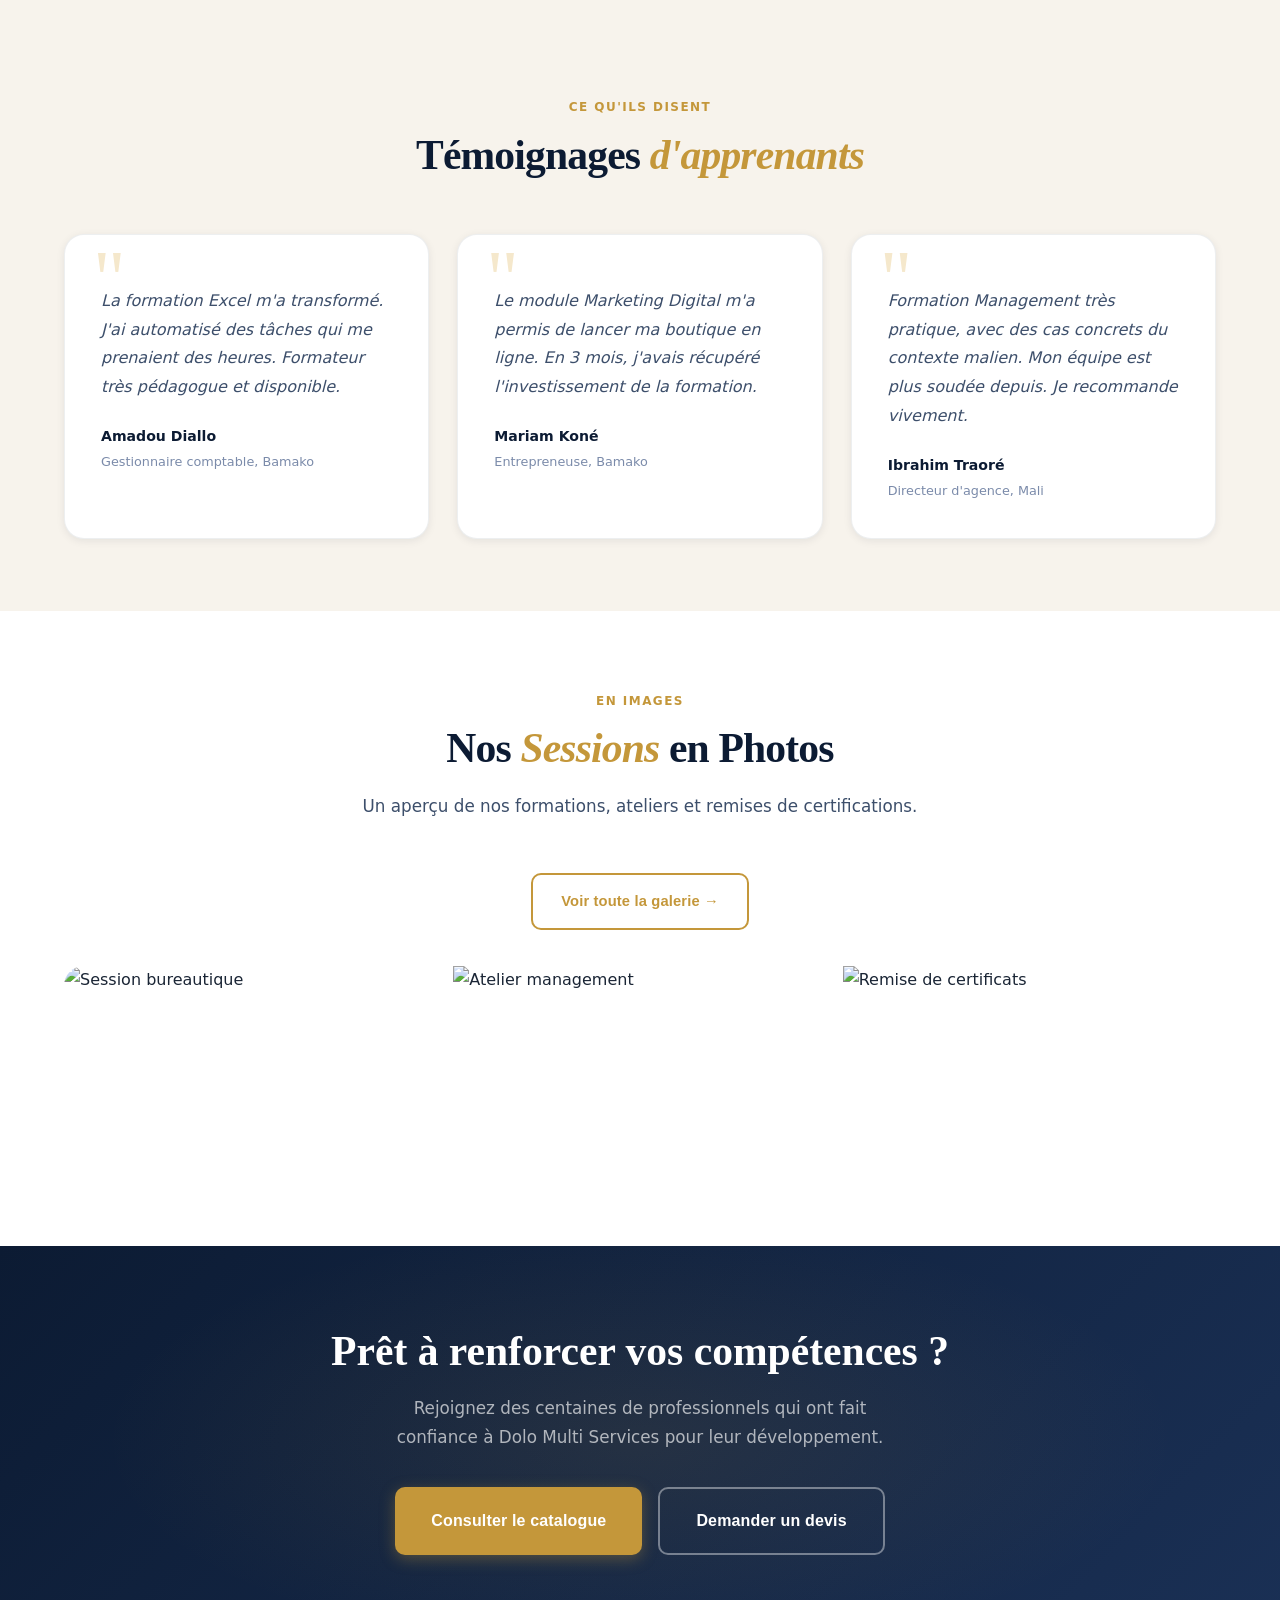
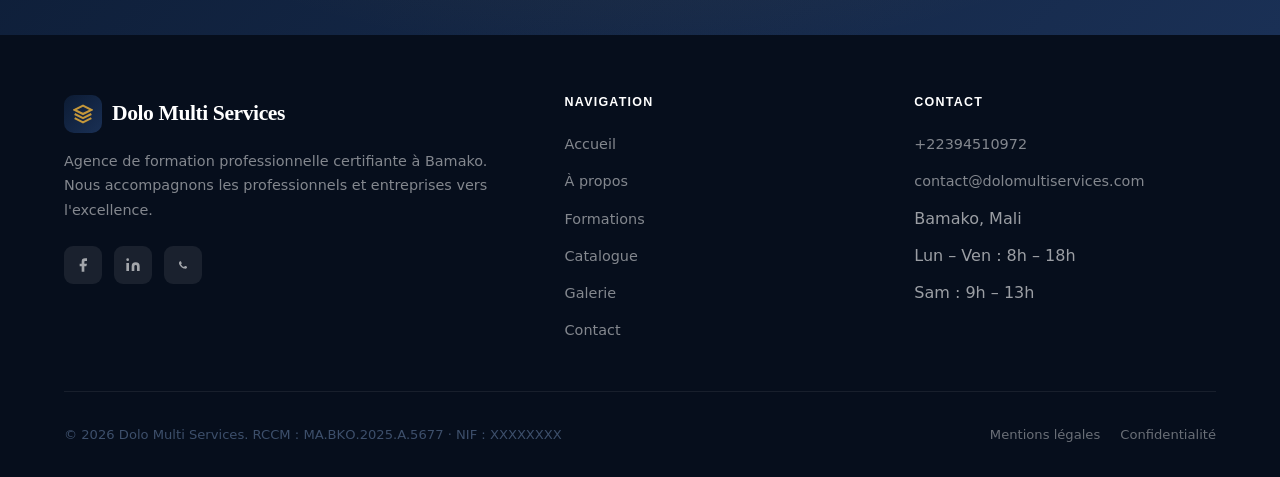
==== commit f7170cd6: "Rename stylesheet link to 'Style.css' changement" ====
--- a/index.html
+++ b/index.html
@@ -8,7 +8,7 @@
   <link rel="preconnect" href="https://fonts.googleapis.com">
   <link rel="preconnect" href="https://fonts.gstatic.com" crossorigin>
   <link href="https://fonts.googleapis.com/css2?family=Playfair+Display:ital,wght@0,600;0,700;1,600&family=Outfit:wght@400;500;600;700&display=swap" rel="stylesheet">
-  <link rel="stylesheet" href="style.css">
+  <link rel="stylesheet" href="Style.css">
 </head>
 <body>
 
@@ -262,4 +262,4 @@
 
   <script src="script.js"></script>
 </body>
-</html>+</html>
--- a/Style.css
+++ b/Style.css
@@ -0,0 +1,1316 @@
+/* ===== VARIABLES ===== */
+:root {
+  --navy: #0C1B33;
+  --navy-mid: #1A3055;
+  --navy-light: #243E6C;
+  --gold: #C4973A;
+  --gold-light: #E2B55C;
+  --gold-pale: #F5E8CC;
+  --cream: #F7F3EC;
+  --cream-dark: #EDE8DF;
+  --white: #FFFFFF;
+  --text: #1A2535;
+  --text-mid: #3D4F6B;
+  --text-light: #7B8BAA;
+  --border: rgba(196,151,58,0.2);
+  --shadow-sm: 0 2px 8px rgba(12,27,51,0.08);
+  --shadow-md: 0 8px 24px rgba(12,27,51,0.12);
+  --shadow-lg: 0 20px 50px rgba(12,27,51,0.18);
+  --radius: 12px;
+  --radius-lg: 20px;
+  --transition: all 0.3s cubic-bezier(0.4, 0, 0.2, 1);
+}
+
+/* ===== RESET & BASE ===== */
+*, *::before, *::after { box-sizing: border-box; margin: 0; padding: 0; }
+html { scroll-behavior: smooth; font-size: 16px; }
+
+body {
+  font-family: 'Outfit', 'DM Sans', system-ui, sans-serif;
+  line-height: 1.7;
+  color: var(--text);
+  background: var(--white);
+  padding-top: 80px;
+  overflow-x: hidden;
+}
+
+a { text-decoration: none; color: inherit; transition: var(--transition); }
+ul { list-style: none; }
+button { font-family: inherit; cursor: pointer; border: none; background: none; }
+img { max-width: 100%; height: auto; display: block; }
+h1, h2, h3, h4 { font-family: 'Playfair Display', Georgia, serif; line-height: 1.25; }
+p { color: var(--text-mid); }
+
+/* ===== CONTAINER ===== */
+.container { width: 90%; max-width: 1160px; margin: 0 auto; }
+
+/* ===== ICONS ===== */
+.icon { width: 1.2em; height: 1.2em; vertical-align: -0.15em; flex-shrink: 0; }
+.card-icon { width: 3rem; height: 3rem; color: var(--gold); margin-bottom: 1.2rem; stroke: var(--gold); }
+
+/* ===== HEADER ===== */
+.header {
+  background: rgba(255,255,255,0.96);
+  backdrop-filter: blur(12px);
+  -webkit-backdrop-filter: blur(12px);
+  box-shadow: 0 1px 0 var(--border), var(--shadow-sm);
+  position: fixed;
+  top: 0; left: 0; right: 0;
+  z-index: 1000;
+  transition: var(--transition);
+}
+
+.header.scrolled {
+  background: rgba(255,255,255,0.98);
+  box-shadow: 0 2px 20px rgba(12,27,51,0.15);
+}
+
+.header-flex {
+  display: flex;
+  justify-content: space-between;
+  align-items: center;
+  padding: 18px 0;
+}
+
+.logo {
+  font-family: 'Playfair Display', Georgia, serif;
+  font-size: 1.35rem;
+  font-weight: 700;
+  color: var(--navy);
+  display: flex;
+  align-items: center;
+  gap: 10px;
+  letter-spacing: -0.02em;
+}
+
+.logo .logo-icon {
+  width: 38px; height: 38px;
+  background: linear-gradient(135deg, var(--navy), var(--navy-mid));
+  border-radius: 10px;
+  display: flex; align-items: center; justify-content: center;
+  color: var(--gold);
+  flex-shrink: 0;
+}
+
+.logo .logo-icon svg { width: 20px; height: 20px; }
+.logo span { color: var(--gold); }
+
+.nav { display: flex; align-items: center; gap: 8px; }
+.nav-list { display: flex; gap: 4px; }
+
+.nav-list a {
+  font-family: 'Outfit', sans-serif;
+  font-weight: 500;
+  font-size: 0.9rem;
+  color: var(--text-mid);
+  padding: 8px 14px;
+  border-radius: 8px;
+  letter-spacing: 0.01em;
+  position: relative;
+}
+
+.nav-list a:hover { color: var(--navy); background: var(--cream); }
+
+.nav-list a[aria-current="page"] {
+  color: var(--gold);
+  background: var(--gold-pale);
+  font-weight: 600;
+}
+
+.nav-cta {
+  margin-left: 8px;
+  background: var(--navy);
+  color: var(--white) !important;
+  padding: 10px 20px !important;
+  border-radius: 8px !important;
+  font-weight: 600 !important;
+  font-size: 0.875rem !important;
+}
+
+.nav-cta:hover { background: var(--navy-mid) !important; color: var(--white) !important; }
+
+.nav-toggle {
+  display: none;
+  padding: 8px;
+  border-radius: 8px;
+  color: var(--navy);
+  transition: var(--transition);
+}
+
+.nav-toggle:hover { background: var(--cream); }
+
+/* ===== HERO (Homepage) ===== */
+.hero {
+  background: var(--navy);
+  position: relative;
+  padding: 120px 0 100px;
+  text-align: center;
+  overflow: hidden;
+}
+
+.hero::before {
+  content: '';
+  position: absolute;
+  inset: 0;
+  background:
+    radial-gradient(ellipse 80% 60% at 50% 0%, rgba(196,151,58,0.15) 0%, transparent 70%),
+    radial-gradient(ellipse 60% 80% at 80% 100%, rgba(26,48,85,0.8) 0%, transparent 60%);
+  pointer-events: none;
+}
+
+.hero::after {
+  content: '';
+  position: absolute;
+  bottom: -1px; left: 0; right: 0;
+  height: 80px;
+  background: var(--white);
+  clip-path: ellipse(60% 100% at 50% 100%);
+}
+
+.hero .container { position: relative; z-index: 1; }
+
+.hero-badge {
+  display: inline-flex;
+  align-items: center;
+  gap: 8px;
+  background: rgba(196,151,58,0.15);
+  border: 1px solid rgba(196,151,58,0.3);
+  color: var(--gold-light);
+  padding: 6px 16px;
+  border-radius: 30px;
+  font-size: 0.8rem;
+  font-weight: 600;
+  letter-spacing: 0.08em;
+  text-transform: uppercase;
+  margin-bottom: 28px;
+}
+
+.hero-badge .dot {
+  width: 6px; height: 6px;
+  background: var(--gold-light);
+  border-radius: 50%;
+  animation: pulse-dot 2s infinite;
+}
+
+@keyframes pulse-dot {
+  0%, 100% { opacity: 1; transform: scale(1); }
+  50% { opacity: 0.5; transform: scale(0.8); }
+}
+
+.hero h1 {
+  color: var(--white);
+  font-size: clamp(2.2rem, 5vw, 3.6rem);
+  max-width: 800px;
+  margin: 0 auto 24px;
+  letter-spacing: -0.03em;
+  line-height: 1.15;
+}
+
+.hero h1 em {
+  font-style: normal;
+  color: var(--gold-light);
+}
+
+.hero p {
+  color: rgba(255,255,255,0.75);
+  font-size: 1.1rem;
+  max-width: 620px;
+  margin: 0 auto 44px;
+  line-height: 1.8;
+}
+
+.hero-buttons {
+  display: flex;
+  gap: 16px;
+  justify-content: center;
+  flex-wrap: wrap;
+}
+
+.hero-stats {
+  display: flex;
+  gap: 48px;
+  justify-content: center;
+  margin-top: 64px;
+  padding-top: 40px;
+  border-top: 1px solid rgba(255,255,255,0.1);
+  flex-wrap: wrap;
+}
+
+.hero-stat-num {
+  font-family: 'Playfair Display', serif;
+  font-size: 2.2rem;
+  font-weight: 700;
+  color: var(--gold-light);
+  display: block;
+  line-height: 1;
+}
+
+.hero-stat-label {
+  font-size: 0.82rem;
+  color: rgba(255,255,255,0.55);
+  text-transform: uppercase;
+  letter-spacing: 0.06em;
+  margin-top: 6px;
+  display: block;
+}
+
+/* ===== PAGE HERO ===== */
+.page-hero {
+  background: linear-gradient(160deg, var(--navy) 0%, var(--navy-mid) 100%);
+  padding: 90px 0 60px;
+  text-align: center;
+  position: relative;
+  overflow: hidden;
+}
+
+.page-hero::before {
+  content: '';
+  position: absolute; inset: 0;
+  background: radial-gradient(ellipse 70% 50% at 50% 100%, rgba(196,151,58,0.12) 0%, transparent 70%);
+  pointer-events: none;
+}
+
+.page-hero::after {
+  content: '';
+  position: absolute; bottom: -1px; left: 0; right: 0;
+  height: 50px;
+  background: var(--white);
+  clip-path: ellipse(55% 100% at 50% 100%);
+}
+
+.page-hero .container { position: relative; z-index: 1; }
+
+.page-hero h1 {
+  font-size: clamp(2rem, 4vw, 3rem);
+  color: var(--white);
+  margin-bottom: 14px;
+  letter-spacing: -0.03em;
+}
+
+.page-hero p {
+  color: rgba(255,255,255,0.7);
+  font-size: 1.05rem;
+  max-width: 600px;
+  margin: 0 auto 28px;
+}
+
+.page-breadcrumb {
+  display: inline-flex;
+  align-items: center;
+  gap: 8px;
+  font-size: 0.8rem;
+  color: rgba(255,255,255,0.5);
+  margin-bottom: 20px;
+  text-transform: uppercase;
+  letter-spacing: 0.06em;
+}
+
+.page-breadcrumb a { color: var(--gold-light); }
+.page-breadcrumb svg { width: 14px; height: 14px; }
+
+/* ===== SECTION ===== */
+.section { padding: 80px 0; }
+.section-sm { padding: 48px 0; }
+.bg-cream { background: var(--cream); }
+.bg-navy { background: var(--navy); }
+
+.section-label {
+  display: block;
+  font-size: 0.75rem;
+  font-weight: 700;
+  letter-spacing: 0.12em;
+  text-transform: uppercase;
+  color: var(--gold);
+  margin-bottom: 12px;
+}
+
+.section-title {
+  font-family: 'Playfair Display', serif;
+  font-size: clamp(1.8rem, 3.5vw, 2.6rem);
+  color: var(--navy);
+  margin-bottom: 16px;
+  letter-spacing: -0.02em;
+}
+
+.section-title em {
+  font-style: italic;
+  color: var(--gold);
+}
+
+.section-sub {
+  font-size: 1.05rem;
+  color: var(--text-mid);
+  max-width: 560px;
+  line-height: 1.8;
+  margin-bottom: 48px;
+}
+
+.section-header { margin-bottom: 52px; }
+.section-header.center { text-align: center; }
+.section-header.center .section-sub { margin-left: auto; margin-right: auto; }
+
+/* ===== BUTTONS ===== */
+.btn {
+  display: inline-flex;
+  align-items: center;
+  gap: 10px;
+  padding: 14px 28px;
+  border-radius: 10px;
+  font-family: 'Outfit', sans-serif;
+  font-weight: 600;
+  font-size: 0.92rem;
+  letter-spacing: 0.01em;
+  transition: var(--transition);
+  white-space: nowrap;
+}
+
+.btn:hover { transform: translateY(-2px); }
+
+.btn-primary {
+  background: var(--gold);
+  color: var(--white);
+  box-shadow: 0 4px 15px rgba(196,151,58,0.35);
+}
+
+.btn-primary:hover {
+  background: var(--gold-light);
+  box-shadow: 0 8px 25px rgba(196,151,58,0.45);
+}
+
+.btn-navy {
+  background: var(--navy);
+  color: var(--white);
+  box-shadow: 0 4px 15px rgba(12,27,51,0.25);
+}
+
+.btn-navy:hover {
+  background: var(--navy-mid);
+  box-shadow: 0 8px 25px rgba(12,27,51,0.35);
+}
+
+.btn-whatsapp {
+  background: #25D366;
+  color: var(--white);
+  box-shadow: 0 4px 15px rgba(37,211,102,0.3);
+}
+
+.btn-whatsapp:hover {
+  background: #20BD5B;
+  box-shadow: 0 8px 25px rgba(37,211,102,0.45);
+}
+
+.btn-outline {
+  border: 2px solid var(--gold);
+  color: var(--gold);
+  background: transparent;
+}
+
+.btn-outline:hover {
+  background: var(--gold);
+  color: var(--white);
+}
+
+.btn-outline-white {
+  border: 2px solid rgba(255,255,255,0.4);
+  color: var(--white);
+  background: transparent;
+}
+
+.btn-outline-white:hover {
+  border-color: var(--white);
+  background: rgba(255,255,255,0.1);
+}
+
+.btn-sm { padding: 10px 20px; font-size: 0.84rem; }
+.btn-lg { padding: 18px 36px; font-size: 1rem; }
+
+/* ===== GRID ===== */
+.grid { display: grid; gap: 28px; }
+.grid-2 { grid-template-columns: repeat(auto-fit, minmax(300px, 1fr)); }
+.grid-3 { grid-template-columns: repeat(auto-fit, minmax(260px, 1fr)); }
+.grid-4 { grid-template-columns: repeat(auto-fit, minmax(240px, 1fr)); }
+
+/* ===== CARDS ===== */
+.card {
+  background: var(--white);
+  border-radius: var(--radius-lg);
+  padding: 32px;
+  box-shadow: var(--shadow-sm);
+  border: 1px solid rgba(12,27,51,0.06);
+  transition: var(--transition);
+  position: relative;
+  overflow: hidden;
+}
+
+.card::before {
+  content: '';
+  position: absolute;
+  top: 0; left: 0; right: 0;
+  height: 3px;
+  background: linear-gradient(90deg, var(--gold), var(--gold-light));
+  transform: scaleX(0);
+  transition: transform 0.35s ease;
+}
+
+.card:hover { transform: translateY(-6px); box-shadow: var(--shadow-lg); }
+.card:hover::before { transform: scaleX(1); }
+
+.card h3 {
+  font-size: 1.2rem;
+  color: var(--navy);
+  margin-bottom: 10px;
+  letter-spacing: -0.01em;
+}
+
+.card p {
+  font-size: 0.95rem;
+  color: var(--text-mid);
+  margin-bottom: 20px;
+  line-height: 1.7;
+}
+
+.card-tag {
+  display: inline-block;
+  background: var(--gold-pale);
+  color: var(--gold);
+  font-size: 0.75rem;
+  font-weight: 700;
+  letter-spacing: 0.06em;
+  text-transform: uppercase;
+  padding: 4px 12px;
+  border-radius: 20px;
+  margin-bottom: 16px;
+}
+
+/* ===== DOMAIN CARDS (accueil & formations) ===== */
+.domain-card {
+  background: var(--white);
+  border-radius: var(--radius-lg);
+  padding: 36px 32px;
+  border: 1px solid rgba(12,27,51,0.08);
+  box-shadow: var(--shadow-sm);
+  transition: var(--transition);
+  display: flex;
+  flex-direction: column;
+  gap: 16px;
+}
+
+.domain-card:hover { transform: translateY(-6px); box-shadow: var(--shadow-md); }
+
+.domain-card .icon-wrap {
+  width: 60px; height: 60px;
+  background: linear-gradient(135deg, var(--gold-pale), #fff5d6);
+  border-radius: 16px;
+  display: flex; align-items: center; justify-content: center;
+  flex-shrink: 0;
+}
+
+.domain-card h3 {
+  font-size: 1.1rem;
+  color: var(--navy);
+  margin-bottom: 8px;
+}
+
+.domain-card p {
+  font-size: 0.92rem;
+  color: var(--text-mid);
+  margin-bottom: 0;
+  line-height: 1.65;
+}
+
+.domain-card .card-link {
+  display: inline-flex;
+  align-items: center;
+  gap: 6px;
+  color: var(--gold);
+  font-weight: 600;
+  font-size: 0.875rem;
+  margin-top: auto;
+}
+
+.domain-card .card-link:hover { gap: 10px; }
+.domain-card .card-link svg { width: 16px; height: 16px; transition: var(--transition); }
+
+/* ===== GALLERY ===== */
+.gallery-grid {
+  display: grid;
+  grid-template-columns: repeat(3, 1fr);
+  grid-template-rows: auto auto;
+  gap: 20px;
+}
+
+.gallery-item {
+  background: var(--white);
+  border-radius: var(--radius-lg);
+  overflow: hidden;
+  box-shadow: var(--shadow-sm);
+  cursor: pointer;
+  position: relative;
+}
+
+.gallery-item:first-child {
+  grid-column: span 2;
+  grid-row: span 1;
+}
+
+.gallery-item::after {
+  content: attr(data-caption);
+  position: absolute;
+  bottom: 0; left: 0; right: 0;
+  background: linear-gradient(to top, rgba(12,27,51,0.85) 0%, transparent 100%);
+  color: var(--white);
+  padding: 40px 20px 18px;
+  font-size: 0.9rem;
+  font-weight: 500;
+  transform: translateY(8px);
+  opacity: 0;
+  transition: var(--transition);
+}
+
+.gallery-item:hover::after { opacity: 1; transform: translateY(0); }
+
+.gallery-item img {
+  width: 100%;
+  height: 260px;
+  object-fit: cover;
+  transition: transform 0.5s ease;
+}
+
+.gallery-item:first-child img { height: 320px; }
+
+.gallery-item:hover img { transform: scale(1.05); }
+
+.gallery-item figcaption {
+  padding: 14px 18px;
+  font-size: 0.88rem;
+  color: var(--text-mid);
+  font-weight: 500;
+  border-top: 1px solid rgba(12,27,51,0.06);
+}
+
+/* ===== CATALOGUE FILTERS ===== */
+.filters {
+  display: flex;
+  gap: 10px;
+  justify-content: center;
+  flex-wrap: wrap;
+  margin: 28px 0 44px;
+}
+
+.filter-btn {
+  padding: 10px 22px;
+  border: 1.5px solid var(--border);
+  background: var(--white);
+  border-radius: 30px;
+  cursor: pointer;
+  font-family: 'Outfit', sans-serif;
+  font-size: 0.875rem;
+  font-weight: 500;
+  color: var(--text-mid);
+  transition: var(--transition);
+}
+
+.filter-btn:hover {
+  border-color: var(--gold);
+  color: var(--gold);
+  background: var(--gold-pale);
+}
+
+.filter-btn.active {
+  background: var(--navy);
+  color: var(--white);
+  border-color: var(--navy);
+}
+
+/* ===== CONTACT ===== */
+.contact-grid {
+  display: grid;
+  grid-template-columns: 1.2fr 0.8fr;
+  gap: 40px;
+  align-items: start;
+}
+
+.form-wrapper { background: var(--white); border-radius: var(--radius-lg); padding: 40px; box-shadow: var(--shadow-md); border: 1px solid rgba(12,27,51,0.07); }
+
+.form {
+  display: flex;
+  flex-direction: column;
+  gap: 18px;
+}
+
+.form-row { display: grid; grid-template-columns: 1fr 1fr; gap: 16px; }
+
+.form-group { display: flex; flex-direction: column; gap: 6px; }
+
+.form-group label {
+  font-size: 0.82rem;
+  font-weight: 600;
+  color: var(--navy);
+  letter-spacing: 0.03em;
+  text-transform: uppercase;
+}
+
+.form input,
+.form select,
+.form textarea {
+  padding: 14px 16px;
+  border: 1.5px solid rgba(12,27,51,0.12);
+  border-radius: 10px;
+  font-family: 'Outfit', sans-serif;
+  font-size: 0.95rem;
+  color: var(--text);
+  background: var(--cream);
+  transition: var(--transition);
+  appearance: none;
+}
+
+.form input:focus,
+.form select:focus,
+.form textarea:focus {
+  outline: none;
+  border-color: var(--gold);
+  background: var(--white);
+  box-shadow: 0 0 0 3px rgba(196,151,58,0.12);
+}
+
+.form input::placeholder,
+.form textarea::placeholder { color: var(--text-light); }
+
+.contact-sidebar { display: flex; flex-direction: column; gap: 20px; }
+
+.info-card {
+  background: var(--white);
+  border-radius: var(--radius-lg);
+  padding: 28px;
+  border: 1px solid rgba(12,27,51,0.07);
+  box-shadow: var(--shadow-sm);
+}
+
+.info-card h3 {
+  font-size: 1rem;
+  color: var(--navy);
+  margin-bottom: 18px;
+  display: flex;
+  align-items: center;
+  gap: 10px;
+}
+
+.info-card h3 svg { color: var(--gold); width: 18px; height: 18px; }
+
+.info-row {
+  display: flex;
+  align-items: flex-start;
+  gap: 12px;
+  padding: 12px 0;
+  border-bottom: 1px solid var(--cream-dark);
+}
+
+.info-row:last-child { border-bottom: none; padding-bottom: 0; }
+
+.info-row svg { color: var(--gold); flex-shrink: 0; margin-top: 2px; width: 16px; height: 16px; }
+
+.info-row strong { font-size: 0.8rem; font-weight: 600; color: var(--navy); text-transform: uppercase; letter-spacing: 0.04em; display: block; }
+
+.info-row p { font-size: 0.92rem; color: var(--text-mid); margin-bottom: 0; }
+
+.info-row a { color: var(--gold); font-weight: 500; }
+.info-row a:hover { color: var(--gold-light); }
+
+.hours-grid { display: grid; gap: 8px; }
+
+.hours-row {
+  display: flex;
+  justify-content: space-between;
+  align-items: center;
+  font-size: 0.88rem;
+  padding: 8px 12px;
+  border-radius: 8px;
+  background: var(--cream);
+}
+
+.hours-row .day { color: var(--text-mid); font-weight: 500; }
+.hours-row .time { color: var(--navy); font-weight: 600; font-size: 0.82rem; }
+
+/* ===== À PROPOS ===== */
+.about-grid {
+  display: grid;
+  grid-template-columns: 1fr 1fr;
+  gap: 64px;
+  align-items: center;
+}
+
+.about-img-wrap {
+  position: relative;
+}
+
+.about-img-wrap img {
+  border-radius: var(--radius-lg);
+  box-shadow: var(--shadow-lg);
+  width: 100%;
+}
+
+.about-img-wrap .img-badge {
+  position: absolute;
+  bottom: -20px;
+  right: -20px;
+  background: var(--gold);
+  color: var(--white);
+  border-radius: 14px;
+  padding: 16px 24px;
+  text-align: center;
+  box-shadow: var(--shadow-md);
+}
+
+.about-img-wrap .img-badge strong {
+  display: block;
+  font-family: 'Playfair Display', serif;
+  font-size: 2rem;
+  line-height: 1;
+}
+
+.about-img-wrap .img-badge span { font-size: 0.78rem; opacity: 0.85; }
+
+.values-grid { display: grid; grid-template-columns: repeat(3, 1fr); gap: 24px; }
+
+.value-card {
+  background: var(--white);
+  border-radius: var(--radius-lg);
+  padding: 32px 24px;
+  text-align: center;
+  border: 1px solid rgba(12,27,51,0.07);
+  box-shadow: var(--shadow-sm);
+  transition: var(--transition);
+}
+
+.value-card:hover { transform: translateY(-6px); box-shadow: var(--shadow-md); }
+
+.value-card .value-icon {
+  width: 64px; height: 64px;
+  background: linear-gradient(135deg, var(--gold-pale), #fffbf0);
+  border-radius: 18px;
+  display: flex; align-items: center; justify-content: center;
+  margin: 0 auto 20px;
+  color: var(--gold);
+}
+
+.value-card h3 { font-size: 1.1rem; color: var(--navy); margin-bottom: 10px; }
+.value-card p { font-size: 0.9rem; color: var(--text-mid); margin-bottom: 0; }
+
+/* ===== CTA BAND ===== */
+.cta-band {
+  background: linear-gradient(135deg, var(--navy) 0%, var(--navy-mid) 100%);
+  padding: 80px 0;
+  text-align: center;
+  position: relative;
+  overflow: hidden;
+}
+
+.cta-band::before {
+  content: '';
+  position: absolute; inset: 0;
+  background: radial-gradient(ellipse 60% 80% at 50% 50%, rgba(196,151,58,0.1) 0%, transparent 70%);
+}
+
+.cta-band .container { position: relative; z-index: 1; }
+
+.cta-band h2 {
+  font-size: clamp(1.8rem, 3.5vw, 2.6rem);
+  color: var(--white);
+  margin-bottom: 16px;
+}
+
+.cta-band p {
+  color: rgba(255,255,255,0.65);
+  font-size: 1.05rem;
+  margin-bottom: 36px;
+  max-width: 520px;
+  margin-left: auto;
+  margin-right: auto;
+}
+
+/* ===== FOOTER ===== */
+.footer {
+    background: #060E1C;
+    color: rgba(255, 255, 255, 0.6);
+    padding: 60px 0 30px;
+}
+
+.footer-grid {
+    display: grid;
+    grid-template-columns: 1.5fr 1fr 1fr;
+    gap: 48px;
+    padding-bottom: 48px;
+    border-bottom: 1px solid rgba(255, 255, 255, 0.07);
+    margin-bottom: 32px;
+}
+
+.footer-brand .logo {
+    color: var(--white);
+    margin-bottom: 16px;
+    display: inline-flex;
+}
+
+.footer-brand p {
+    font-size: 0.9rem;
+    line-height: 1.7;
+    color: rgba(255, 255, 255, 0.5);
+    margin-bottom: 24px;
+}
+
+.footer-social {
+    display: flex;
+    gap: 12px;
+}
+
+.social-link {
+    width: 38px;
+    height: 38px;
+    background: rgba(255, 255, 255, 0.08);
+    border-radius: 9px;
+    display: flex;
+    align-items: center;
+    justify-content: center;
+    color: rgba(255, 255, 255, 0.6);
+    transition: var(--transition);
+}
+
+.social-link:hover {
+    background: var(--gold);
+    color: var(--white);
+}
+
+.social-link svg {
+    width: 16px;
+    height: 16px;
+}
+
+.footer-col h4 {
+    font-family: 'Outfit', sans-serif;
+    font-size: 0.78rem;
+    font-weight: 700;
+    letter-spacing: 0.1em;
+    text-transform: uppercase;
+    color: var(--white);
+    margin-bottom: 20px;
+}
+
+.footer-links-list {
+    display: flex;
+    flex-direction: column;
+    gap: 10px;
+}
+
+.footer-links-list a {
+    font-size: 0.9rem;
+    color: rgba(255, 255, 255, 0.5);
+    transition: var(--transition);
+}
+
+.footer-links-list a:hover {
+    color: var(--gold-light);
+    padding-left: 4px;
+}
+
+.footer-bottom {
+    display: flex;
+    justify-content: space-between;
+    align-items: center;
+    flex-wrap: wrap;
+    gap: 12px;
+    font-size: 0.82rem;
+}
+
+.footer-legal {
+    display: flex;
+    gap: 20px;
+}
+
+.footer-legal a {
+    color: rgba(255, 255, 255, 0.4);
+    transition: var(--transition);
+}
+
+.footer-legal a:hover {
+    color: rgba(255, 255, 255, 0.8);
+}
+
+/* ===== MODAL ===== */
+.modal {
+    position: fixed;
+    inset: 0;
+    background: rgba(6, 14, 28, 0.7);
+    backdrop-filter: blur(6px);
+    display: none;
+    align-items: center;
+    justify-content: center;
+    z-index: 3000;
+    padding: 20px;
+}
+
+.modal.active {
+    display: flex;
+}
+
+.modal-content {
+    background: var(--white);
+    width: 100%;
+    max-width: 660px;
+    max-height: 90vh;
+    overflow-y: auto;
+    padding: 44px;
+    border-radius: var(--radius-lg);
+    position: relative;
+    box-shadow: var(--shadow-lg);
+}
+
+.modal-header {
+    margin-bottom: 24px;
+    padding-bottom: 20px;
+    border-bottom: 1px solid var(--cream-dark);
+}
+
+.modal-header h2 {
+    font-size: 1.6rem;
+    color: var(--navy);
+    margin-bottom: 6px;
+}
+
+.close-modal {
+    position: absolute;
+    top: 20px;
+    right: 20px;
+    width: 36px;
+    height: 36px;
+    background: var(--cream);
+    border-radius: 50%;
+    display: flex;
+    align-items: center;
+    justify-content: center;
+    font-size: 1.2rem;
+    color: var(--text-mid);
+    cursor: pointer;
+    transition: var(--transition);
+}
+
+.close-modal:hover {
+    background: var(--navy);
+    color: var(--white);
+}
+
+.meta-info {
+    display: grid;
+    grid-template-columns: repeat(3, 1fr);
+    gap: 16px;
+    margin: 20px 0 28px;
+}
+
+.meta-item {
+    background: var(--cream);
+    border-radius: 10px;
+    padding: 14px 16px;
+    text-align: center;
+}
+
+.meta-item .meta-label {
+    font-size: 0.72rem;
+    text-transform: uppercase;
+    letter-spacing: 0.08em;
+    font-weight: 600;
+    color: var(--text-light);
+    display: block;
+    margin-bottom: 4px;
+}
+
+.meta-item .meta-value {
+    font-weight: 700;
+    color: var(--navy);
+    font-size: 0.95rem;
+}
+
+.modal-body h3 {
+    font-size: 1rem;
+    color: var(--navy);
+    margin-bottom: 12px;
+    font-family: 'Outfit', sans-serif;
+    font-weight: 600;
+    text-transform: uppercase;
+    letter-spacing: 0.06em;
+    font-size: 0.8rem;
+}
+
+.modal-body ul {
+    display: flex;
+    flex-direction: column;
+    gap: 10px;
+    margin-bottom: 0;
+}
+
+.modal-body li {
+    display: flex;
+    align-items: flex-start;
+    gap: 10px;
+    font-size: 0.95rem;
+    color: var(--text-mid);
+    padding: 10px 14px;
+    background: var(--cream);
+    border-radius: 8px;
+}
+
+.modal-body li::before {
+    content: '✓';
+    color: var(--gold);
+    font-weight: 700;
+    flex-shrink: 0;
+}
+
+.modal-actions {
+    display: flex;
+    gap: 12px;
+    margin-top: 28px;
+    padding-top: 24px;
+    border-top: 1px solid var(--cream-dark);
+    flex-wrap: wrap;
+}
+
+/* ===== LIGHTBOX ===== */
+.lightbox {
+    position: fixed;
+    inset: 0;
+    background: rgba(6, 14, 28, 0.93);
+    display: none;
+    align-items: center;
+    justify-content: center;
+    z-index: 3000;
+    padding: 20px;
+}
+
+.lightbox.active {
+    display: flex;
+}
+
+.lightbox img {
+    max-width: 90vw;
+    max-height: 85vh;
+    border-radius: var(--radius);
+    box-shadow: var(--shadow-lg);
+}
+
+.lightbox-close {
+    position: fixed;
+    top: 24px;
+    right: 24px;
+    width: 44px;
+    height: 44px;
+    background: rgba(255, 255, 255, 0.1);
+    border-radius: 50%;
+    display: flex;
+    align-items: center;
+    justify-content: center;
+    font-size: 1.5rem;
+    color: var(--white);
+    cursor: pointer;
+    transition: var(--transition);
+    backdrop-filter: blur(4px);
+}
+
+.lightbox-close:hover {
+    background: rgba(255, 255, 255, 0.25);
+    transform: rotate(90deg);
+}
+
+/* ===== WHATSAPP FLOAT ===== */
+.whatsapp-float {
+    position: fixed;
+    bottom: 28px;
+    right: 28px;
+    background: #25D366;
+    color: var(--white);
+    width: 60px;
+    height: 60px;
+    border-radius: 50%;
+    display: flex;
+    align-items: center;
+    justify-content: center;
+    box-shadow: 0 6px 20px rgba(37, 211, 102, 0.4);
+    z-index: 999;
+    transition: var(--transition);
+    animation: float-bounce 3s ease-in-out infinite;
+}
+
+.whatsapp-float:hover {
+    transform: scale(1.1);
+    box-shadow: 0 10px 30px rgba(37, 211, 102, 0.5);
+}
+
+.whatsapp-float .icon {
+    width: 28px;
+    height: 28px;
+}
+
+@keyframes float-bounce {
+    0%, 100% {
+        box-shadow: 0 6px 20px rgba(37, 211, 102, 0.4);
+    }
+    50% {
+        box-shadow: 0 10px 30px rgba(37, 211, 102, 0.6);
+    }
+}
+
+/* ===== TESTIMONIAL (optionnel sur accueil) ===== */
+.testimonial-band {
+    background: var(--cream);
+    padding: 72px 0;
+}
+
+.testimonial-card {
+    background: var(--white);
+    border-radius: var(--radius-lg);
+    padding: 36px;
+    box-shadow: var(--shadow-sm);
+    border: 1px solid rgba(12, 27, 51, 0.07);
+    position: relative;
+}
+
+.testimonial-card .quote-icon {
+    font-family: Georgia, serif;
+    font-size: 5rem;
+    line-height: 0.6;
+    color: var(--gold-pale);
+    position: absolute;
+    top: 20px;
+    left: 28px;
+    pointer-events: none;
+}
+
+.testimonial-card blockquote {
+    font-size: 1rem;
+    color: var(--text-mid);
+    font-style: italic;
+    line-height: 1.8;
+    margin-bottom: 20px;
+    padding-top: 16px;
+}
+
+.testimonial-card cite {
+    font-style: normal;
+    font-weight: 700;
+    font-size: 0.88rem;
+    color: var(--navy);
+}
+
+.testimonial-card cite span {
+    display: block;
+    font-weight: 400;
+    color: var(--text-light);
+    font-size: 0.8rem;
+    margin-top: 2px;
+}
+
+/* ===== RESPONSIVE ===== */
+@media (max-width: 900px) {
+    .about-grid {
+        grid-template-columns: 1fr;
+    }
+    .values-grid {
+        grid-template-columns: 1fr 1fr;
+    }
+    .contact-grid {
+        grid-template-columns: 1fr;
+    }
+    .footer-grid {
+        grid-template-columns: 1fr 1fr;
+    }
+    .footer-brand {
+        grid-column: span 2;
+    }
+    .gallery-grid {
+        grid-template-columns: 1fr 1fr;
+    }
+    .gallery-item:first-child {
+        grid-column: span 2;
+    }
+    .meta-info {
+        grid-template-columns: 1fr 1fr;
+    }
+}
+
+@media (max-width: 680px) {
+    body {
+        padding-top: 72px;
+    }
+    .section {
+        padding: 56px 0;
+    }
+    .nav-list {
+        display: none;
+        position: absolute;
+        top: 72px;
+        left: 0;
+        right: 0;
+        background: var(--white);
+        flex-direction: column;
+        padding: 16px;
+        gap: 4px;
+        box-shadow: var(--shadow-md);
+        border-top: 1px solid var(--cream-dark);
+    }
+    .nav-list.active {
+        display: flex;
+    }
+    .nav-toggle {
+        display: block;
+    }
+    .nav-cta {
+        display: none;
+    }
+    .nav-list a {
+        padding: 12px 16px;
+        border-radius: 8px;
+    }
+    .hero {
+        padding: 80px 0 60px;
+    }
+    .hero-stats {
+        gap: 28px;
+    }
+    .hero-buttons {
+        flex-direction: column;
+        align-items: center;
+    }
+    .gallery-grid {
+        grid-template-columns: 1fr;
+    }
+    .gallery-item:first-child {
+        grid-column: span 1;
+    }
+    .values-grid {
+        grid-template-columns: 1fr;
+    }
+    .footer-grid {
+        grid-template-columns: 1fr;
+    }
+    .footer-brand {
+        grid-column: span 1;
+    }
+    .about-img-wrap .img-badge {
+        right: 12px;
+        bottom: -12px;
+    }
+    .form-row {
+        grid-template-columns: 1fr;
+    }
+    .modal-content {
+        padding: 28px 24px;
+    }
+    .meta-info {
+        grid-template-columns: 1fr;
+    }
+    .footer-bottom {
+        flex-direction: column;
+        align-items: center;
+        text-align: center;
+    }
+    .section-title {
+        font-size: 1.8rem;
+    }
+}
